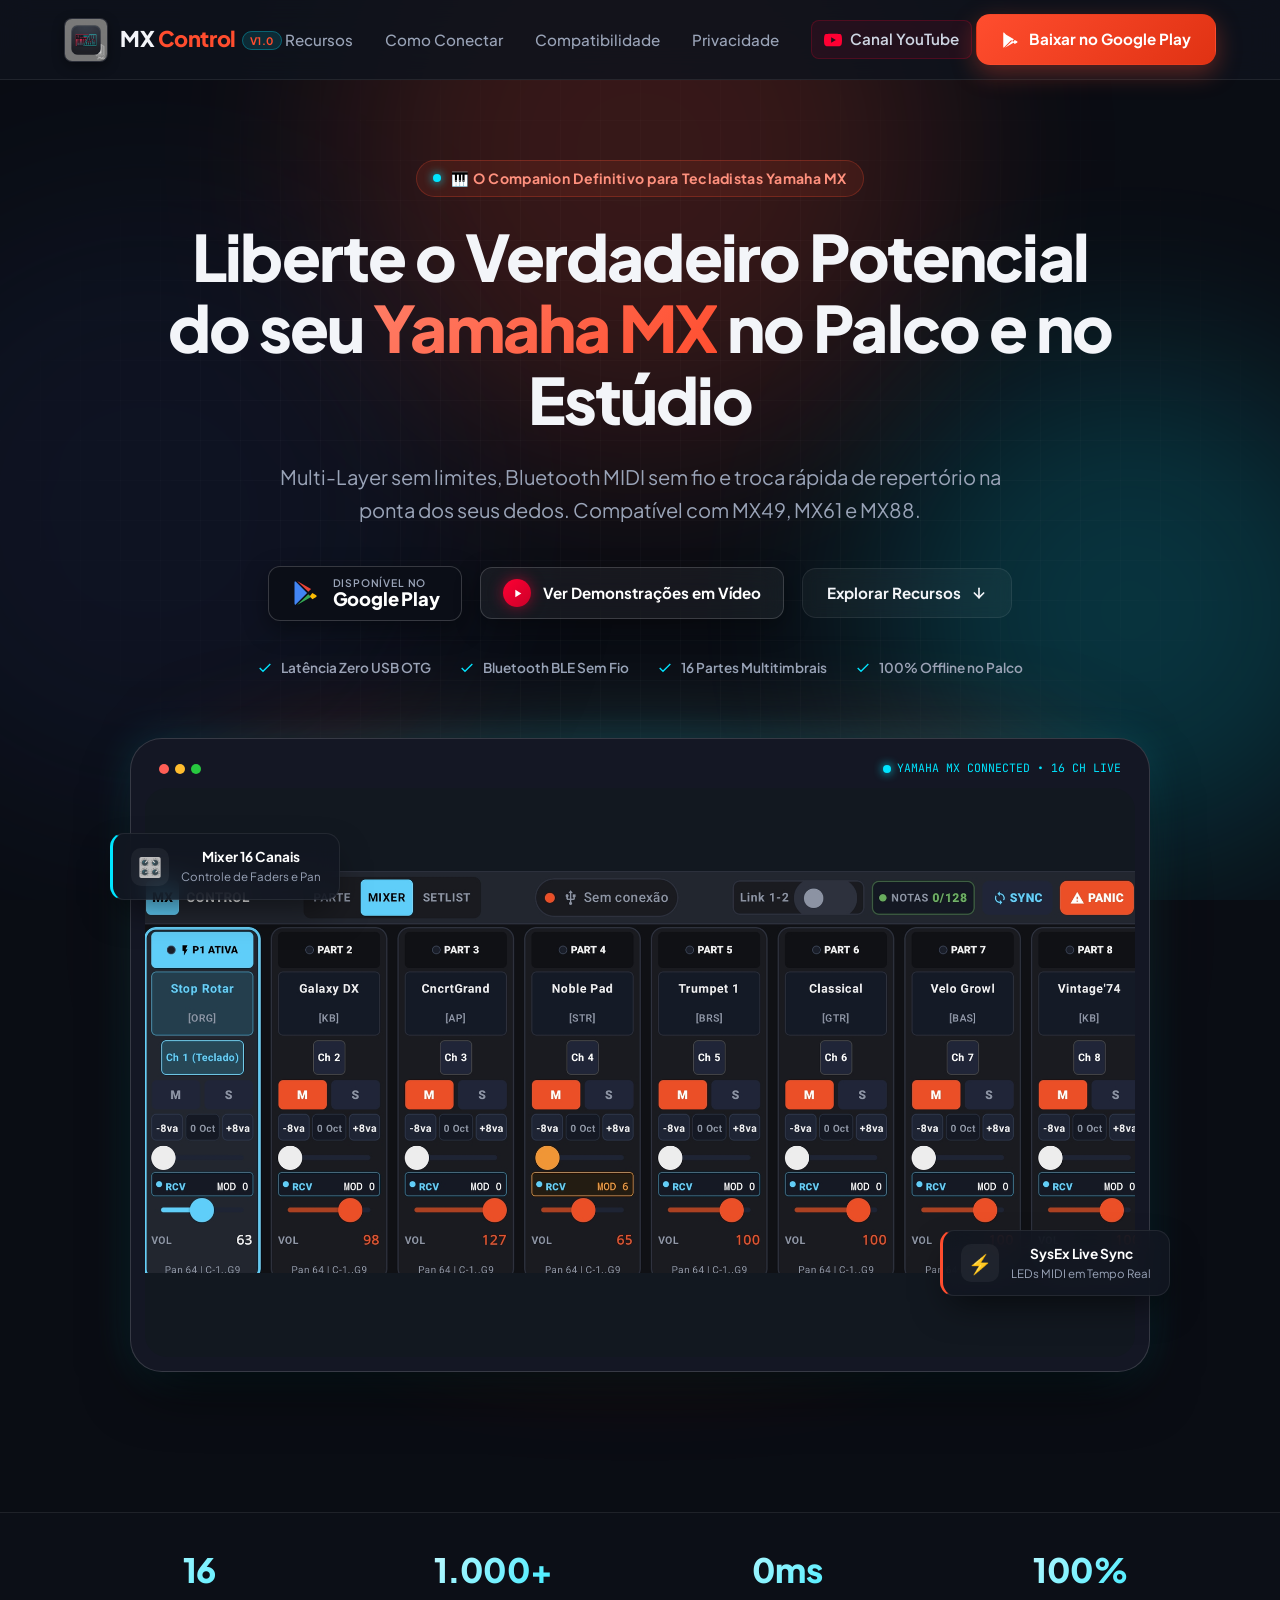
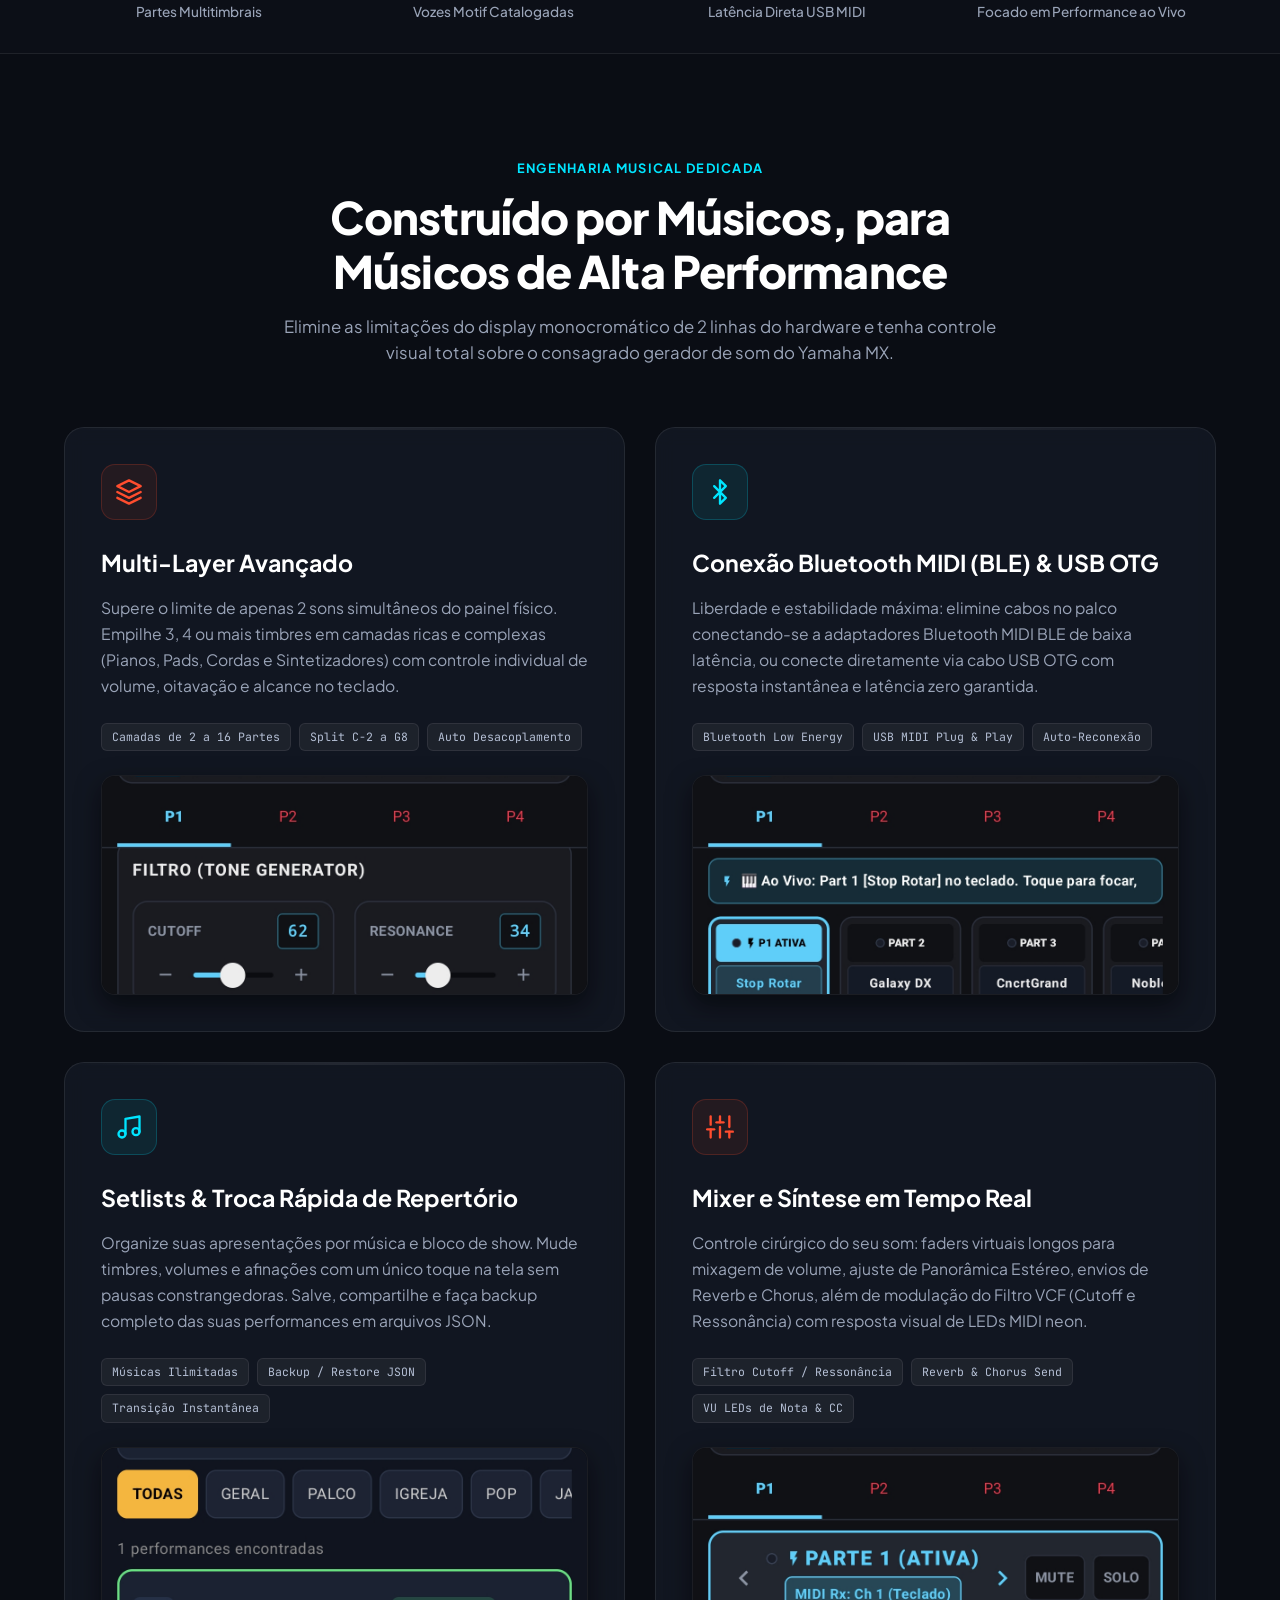
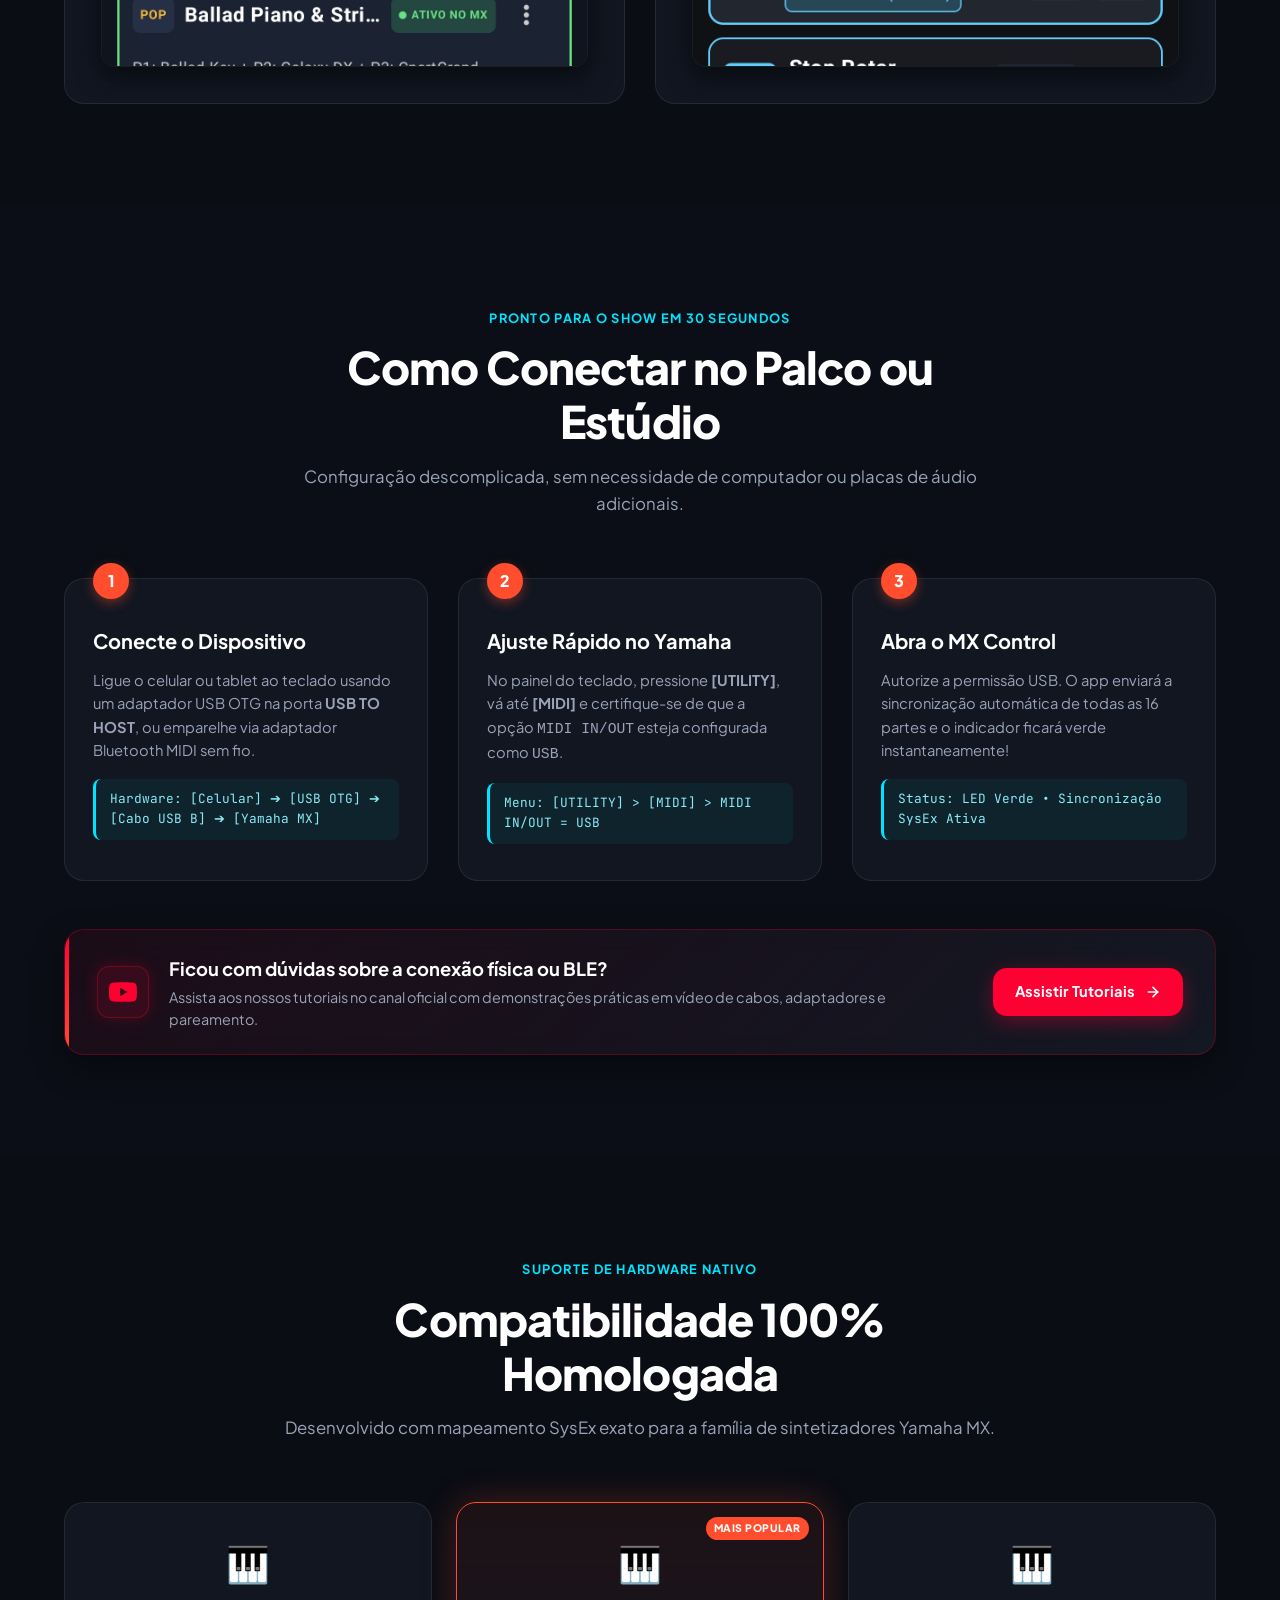
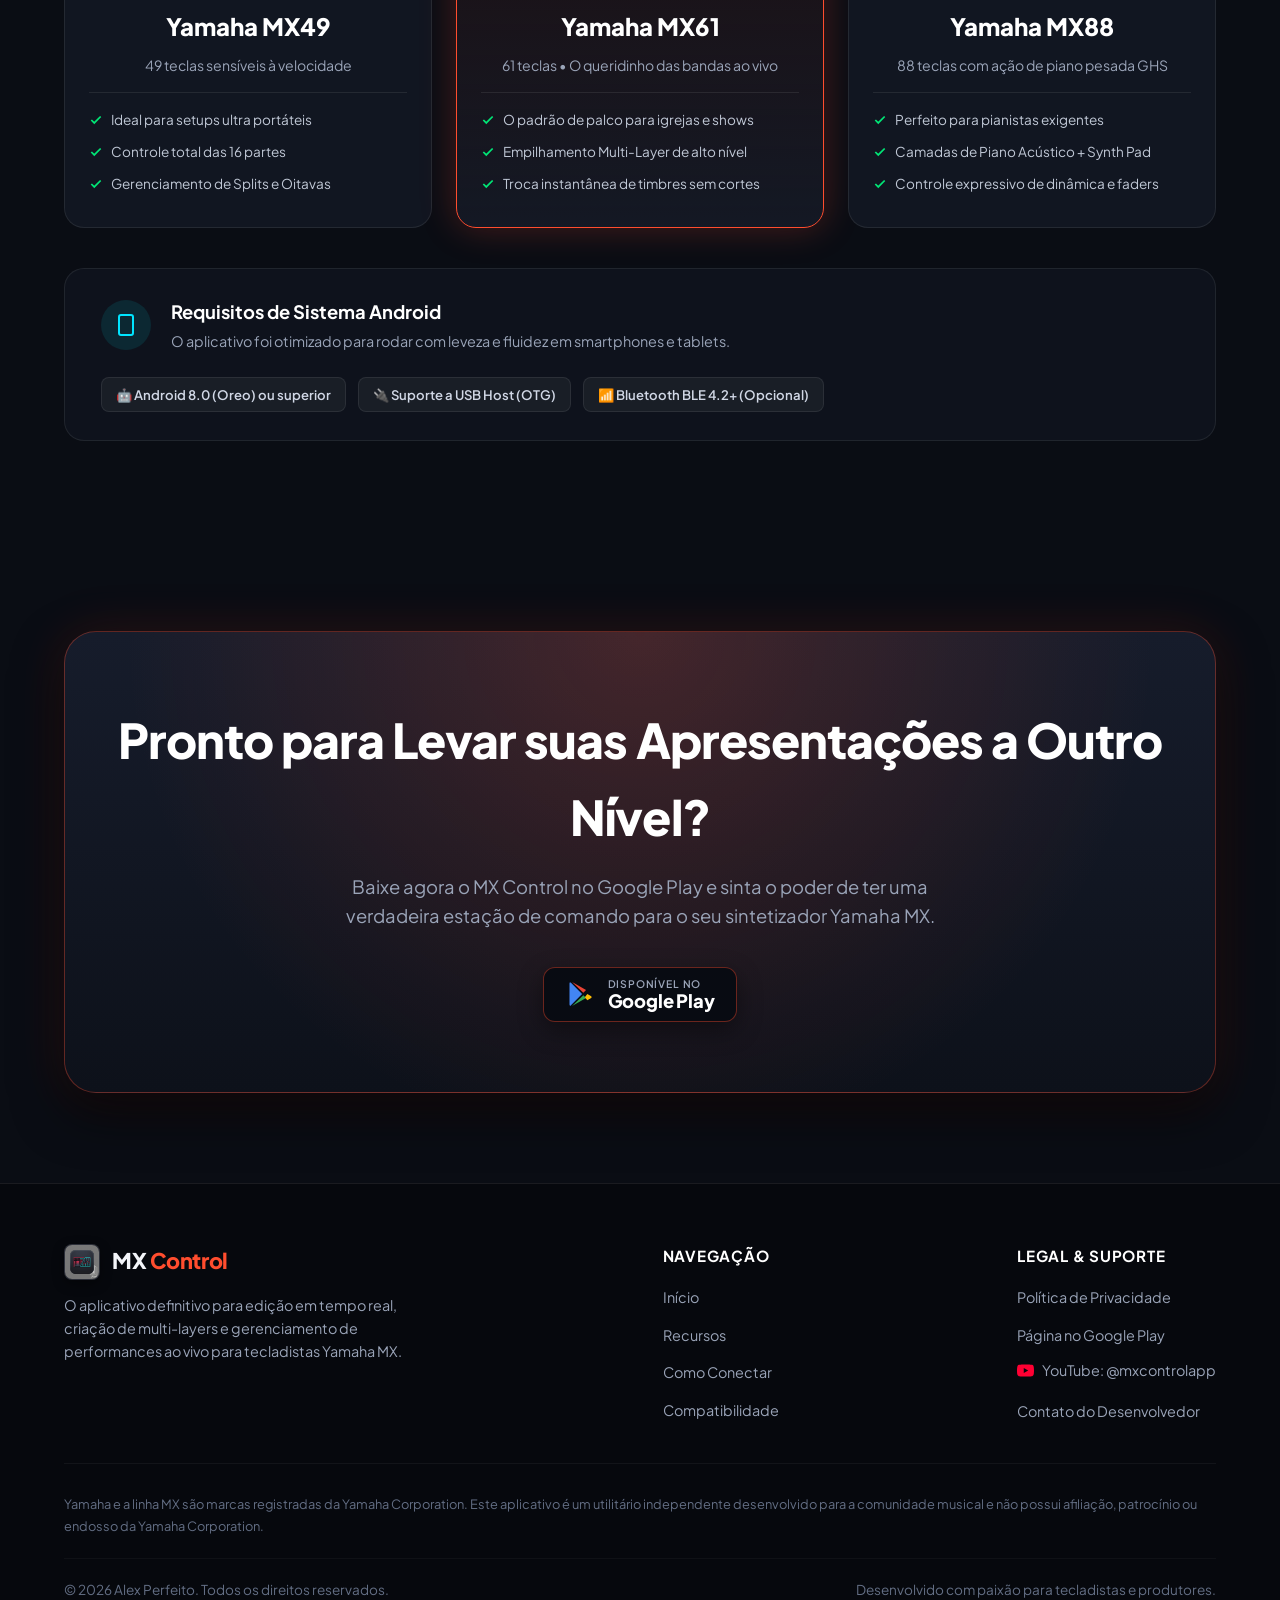
==== index.html @ 3ce1f9e4 "Add files via upload" ====
<!DOCTYPE html>
<html lang="pt-BR">
<head>
  <meta charset="UTF-8">
  <meta name="viewport" content="width=device-width, initial-scale=1.0">
  <title>MX Control — O Companion Definitivo para Teclados Yamaha MX49, MX61 e MX88</title>
  
  <!-- Metatags SEO e Redes Sociais -->
  <meta name="description" content="Controle multitimbral profissional, multi-layer sem limites, conexão Bluetooth MIDI/USB OTG e troca rápida de setlists para Yamaha MX49, MX61 e MX88 no Android.">
  <meta name="keywords" content="Yamaha MX, MX61, MX49, MX88, MIDI Controller, Multi-Layer, SysEx, Android MIDI, BLE MIDI, Alex Perfeito, Tecladista, Setlist">
  <meta name="author" content="Alex Perfeito">
  <meta name="theme-color" content="#0a0d14">
  
  <!-- Open Graph / Facebook / WhatsApp -->
  <meta property="og:type" content="website">
  <meta property="og:title" content="MX Control — Liberte o Potencial do seu Yamaha MX">
  <meta property="og:description" content="Multi-Layer sem limites, Bluetooth MIDI sem fio e troca rápida de repertório na ponta dos seus dedos.">
  <meta property="og:image" content="assets/05_mixer_tablet_landscape.png">

  <!-- Favicon -->
  <link rel="icon" type="image/png" href="assets/icon.png">
  <link rel="apple-touch-icon" href="assets/icon.png">

  <!-- Google Fonts: Plus Jakarta Sans -->
  <link rel="preconnect" href="https://fonts.googleapis.com">
  <link rel="preconnect" href="https://fonts.gstatic.com" crossorigin>
  <link href="https://fonts.googleapis.com/css2?family=Plus+Jakarta+Sans:wght@400;500;600;700;800&family=JetBrains+Mono:wght@500;700&display=swap" rel="stylesheet">

  <!-- Estilos Customizados -->
  <link rel="stylesheet" href="style.css">
</head>
<body>

  <!-- Efeitos de Fundo (Glow Studio e Malha de Síntese) -->
  <div class="bg-decorations" aria-hidden="true">
    <div class="glow-orb glow-orb-1"></div>
    <div class="glow-orb glow-orb-2"></div>
    <div class="glow-orb glow-orb-3"></div>
    <div class="grid-overlay"></div>
  </div>

  <!-- CABEÇALHO / NAVBAR -->
  <header class="site-header" id="siteHeader">
    <div class="container header-inner">
      <a href="#inicio" class="brand-logo" aria-label="MX Control Início">
        <div class="logo-icon-wrap">
          <img src="assets/icon.png" alt="Logo MX Control" class="logo-img">
        </div>
        <span class="brand-text">MX <span>Control</span><span class="badge-version">v1.0</span></span>
      </a>

      <!-- Menu Principal -->
      <nav class="nav-menu" aria-label="Navegação Principal">
        <ul class="nav-links" id="navLinks">
          <li><a href="#recursos" class="nav-link">Recursos</a></li>
          <li><a href="#como-conectar" class="nav-link">Como Conectar</a></li>
          <li><a href="#compatibilidade" class="nav-link">Compatibilidade</a></li>
          <li><a href="privacy-policy.html" class="nav-link">Privacidade</a></li>
          <li>
            <a href="https://www.youtube.com/@mxcontrolapp" 
               target="_blank" 
               rel="noopener noreferrer" 
               class="nav-link nav-link-youtube" 
               aria-label="Canal YouTube MX Control">
              <svg class="nav-yt-icon" viewBox="0 0 24 24">
                <path d="M23.498 6.186a3.016 3.016 0 0 0-2.122-2.136C19.505 3.545 12 3.545 12 3.545s-7.505 0-9.377.505A3.017 3.017 0 0 0 .502 6.186C0 8.07 0 12 0 12s0 3.93.502 5.814a3.016 3.016 0 0 0 2.122 2.136c1.871.505 9.376.505 9.376.505s7.505 0 9.377-.505a3.015 3.015 0 0 0 2.122-2.136C24 15.93 24 12 24 12s0-3.93-.502-5.814zM9.545 15.568V8.432L15.818 12l-6.273 3.568z"/>
              </svg>
              <span>Canal YouTube</span>
            </a>
          </li>
        </ul>
      </nav>

      <!-- Ações do Header -->
      <div class="header-cta">
        <a href="https://play.google.com/store/apps/details?id=com.alexperfeito.mxcontrol" 
           target="_blank" 
           rel="noopener noreferrer" 
           class="btn btn-primary"
           id="headerCtaBtn">
          <svg width="18" height="18" viewBox="0 0 24 24" fill="currentColor">
            <path d="M3.609 1.814L13.793 12 3.61 22.186c-.37-.215-.61-.614-.61-1.087V2.901c0-.473.24-.872.61-1.087zm11.244 11.246l2.368 2.368-12.04 6.945 9.672-9.313zm2.368-2.12l-2.368 2.368-9.672-9.313 12.04 6.945zm1.06 1.06l2.977 1.718c.957.552.957 1.455 0 2.008l-2.977 1.718-2.158-2.722 2.158-2.722z"/>
          </svg>
          <span>Baixar no Google Play</span>
        </a>

        <!-- Botão Menu Mobile -->
        <button class="mobile-toggle" id="mobileToggle" aria-label="Abrir menu de navegação" aria-expanded="false">
          <svg viewBox="0 0 24 24" fill="none" stroke-width="2" stroke-linecap="round" stroke-linejoin="round">
            <line x1="3" y1="12" x2="21" y2="12"></line>
            <line x1="3" y1="6" x2="21" y2="6"></line>
            <line x1="3" y1="18" x2="21" y2="18"></line>
          </svg>
        </button>
      </div>
    </div>
  </header>

  <!-- DOBRA PRINCIPAL (HERO SECTION) -->
  <section class="hero" id="inicio">
    <div class="container hero-inner">
      
      <!-- Tag de Destaque -->
      <div class="hero-tag">
        <span class="live-indicator"></span>
        <span>🎹 O Companion Definitivo para Tecladistas Yamaha MX</span>
      </div>

      <!-- Headline Marcante -->
      <h1 class="hero-title">
        Liberte o Verdadeiro Potencial do seu <span class="yamaha-accent">Yamaha MX</span> no Palco e no Estúdio
      </h1>

      <!-- Subheadline -->
      <p class="hero-subtitle">
        Multi-Layer sem limites, Bluetooth MIDI sem fio e troca rápida de repertório na ponta dos seus dedos. Compatível com MX49, MX61 e MX88.
      </p>

      <!-- Botões de Ação Hero -->
      <div class="hero-ctas">
        <!-- Botão Oficial com Badge do Google Play -->
        <a href="https://play.google.com/store/apps/details?id=com.alexperfeito.mxcontrol" 
           target="_blank" 
           rel="noopener noreferrer" 
           class="btn-google-play">
          <svg viewBox="0 0 24 24">
            <path fill="#4285F4" d="M3.609 1.814L13.793 12 3.61 22.186c-.37-.215-.61-.614-.61-1.087V2.901c0-.473.24-.872.61-1.087z"/>
            <path fill="#34A853" d="M14.853 13.06l2.368 2.368-12.04 6.945 9.672-9.313z"/>
            <path fill="#FBBC04" d="M18.281 12l2.977 1.718c.957.552.957 1.455 0 2.008l-2.977 1.718-2.158-2.722 2.158-2.722z"/>
            <path fill="#EA4335" d="M14.853 10.94l-9.672-9.313 12.04 6.945-2.368 2.368z"/>
          </svg>
          <div class="play-text">
            <span class="subtext">DISPONÍVEL NO</span>
            <span class="maintext">Google Play</span>
          </div>
        </a>

        <!-- Botão Secundário: Vídeo Demonstração -->
        <a href="https://www.youtube.com/@mxcontrolapp" 
           target="_blank" 
           rel="noopener noreferrer" 
           class="btn-video-demo">
          <span class="yt-play-badge">
            <svg viewBox="0 0 24 24" width="13" height="13" fill="#ffffff">
              <path d="M8 5v14l11-7z"/>
            </svg>
          </span>
          <span>Ver Demonstrações em Vídeo</span>
        </a>

        <a href="#recursos" class="btn btn-outline">
          <span>Explorar Recursos</span>
          <svg width="16" height="16" viewBox="0 0 24 24" fill="none" stroke="currentColor" stroke-width="2.5" stroke-linecap="round" stroke-linejoin="round">
            <line x1="12" y1="5" x2="12" y2="19"></line>
            <polyline points="19 12 12 19 5 12"></polyline>
          </svg>
        </a>
      </div>

      <!-- Trust Badges -->
      <div class="hero-trust-badges">
        <div class="trust-badge-item">
          <svg viewBox="0 0 24 24" fill="none" stroke="currentColor" stroke-width="2"><polyline points="20 6 9 17 4 12"></polyline></svg>
          <span>Latência Zero USB OTG</span>
        </div>
        <div class="trust-badge-item">
          <svg viewBox="0 0 24 24" fill="none" stroke="currentColor" stroke-width="2"><polyline points="20 6 9 17 4 12"></polyline></svg>
          <span>Bluetooth BLE Sem Fio</span>
        </div>
        <div class="trust-badge-item">
          <svg viewBox="0 0 24 24" fill="none" stroke="currentColor" stroke-width="2"><polyline points="20 6 9 17 4 12"></polyline></svg>
          <span>16 Partes Multitimbrais</span>
        </div>
        <div class="trust-badge-item">
          <svg viewBox="0 0 24 24" fill="none" stroke="currentColor" stroke-width="2"><polyline points="20 6 9 17 4 12"></polyline></svg>
          <span>100% Offline no Palco</span>
        </div>
      </div>

      <!-- MOCKUP ESTILIZADO DA TELA DO APP -->
      <div class="hero-mockup-wrapper">
        <div class="mockup-glow" aria-hidden="true"></div>

        <!-- Pill Flutuante Esquerda -->
        <div class="floating-pill floating-pill-left">
          <div class="pill-icon">🎛️</div>
          <div class="pill-text">
            <span class="pill-title">Mixer 16 Canais</span>
            <span class="pill-desc">Controle de Faders e Pan</span>
          </div>
        </div>

        <!-- Pill Flutuante Direita -->
        <div class="floating-pill floating-pill-right">
          <div class="pill-icon">⚡</div>
          <div class="pill-text">
            <span class="pill-title">SysEx Live Sync</span>
            <span class="pill-desc">LEDs MIDI em Tempo Real</span>
          </div>
        </div>

        <!-- Moldura de Dispositivo -->
        <div class="mockup-device-frame">
          <div class="device-header-bar">
            <div class="device-dots">
              <span class="device-dot"></span>
              <span class="device-dot"></span>
              <span class="device-dot"></span>
            </div>
            <div class="device-status">
              <span class="live-indicator"></span>
              <span>YAMAHA MX CONNECTED &bull; 16 CH LIVE</span>
            </div>
          </div>
          <div class="screen-container">
            <img src="assets/05_mixer_tablet_landscape.png" 
                 alt="MX Control Interface em Modo Mesa de Som Paisagem" 
                 loading="eager">
          </div>
        </div>
      </div>

    </div>
  </section>

  <!-- STRIP DE MÉTRICAS / HIGHLIGHTS -->
  <section class="strip-banner" aria-label="Estatísticas do Aplicativo">
    <div class="container">
      <div class="metrics-grid">
        <div class="metric-item">
          <span class="metric-value">16</span>
          <span class="metric-label">Partes Multitimbrais</span>
        </div>
        <div class="metric-item">
          <span class="metric-value">1.000+</span>
          <span class="metric-label">Vozes Motif Catalogadas</span>
        </div>
        <div class="metric-item">
          <span class="metric-value">0ms</span>
          <span class="metric-label">Latência Direta USB MIDI</span>
        </div>
        <div class="metric-item">
          <span class="metric-value">100%</span>
          <span class="metric-label">Focado em Performance ao Vivo</span>
        </div>
      </div>
    </div>
  </section>

  <!-- CARDS DE RECURSOS (GRID DE FUNCIONALIDADES) -->
  <section class="section" id="recursos">
    <div class="container">
      
      <div class="section-head">
        <span class="section-tag">Engenharia Musical Dedicada</span>
        <h2 class="section-title">Construído por Músicos, para Músicos de Alta Performance</h2>
        <p class="section-subtitle">
          Elimine as limitações do display monocromático de 2 linhas do hardware e tenha controle visual total sobre o consagrado gerador de som do Yamaha MX.
        </p>
      </div>

      <div class="features-grid">

        <!-- Card 1: Multi-Layer Avançado -->
        <div class="feature-card card-yamaha">
          <div>
            <div class="feature-icon-wrapper">
              <svg width="28" height="28" viewBox="0 0 24 24" fill="none" stroke="currentColor" stroke-width="2" stroke-linecap="round" stroke-linejoin="round">
                <polygon points="12 2 2 7 12 12 22 7 12 2"></polygon>
                <polyline points="2 17 12 22 22 17"></polyline>
                <polyline points="2 12 12 17 22 12"></polyline>
              </svg>
            </div>
            <h3>Multi-Layer Avançado</h3>
            <p>
              Supere o limite de apenas 2 sons simultâneos do painel físico. Empilhe 3, 4 ou mais timbres em camadas ricas e complexas (Pianos, Pads, Cordas e Sintetizadores) com controle individual de volume, oitavação e alcance no teclado.
            </p>
            <div class="feature-tags">
              <span class="tech-tag">Camadas de 2 a 16 Partes</span>
              <span class="tech-tag">Split C-2 a G8</span>
              <span class="tech-tag">Auto Desacoplamento</span>
            </div>
          </div>
          <div class="feature-preview">
            <img src="assets/04_filtro_split_celular.png" alt="Ajuste de Splits e Layers no MX Control">
          </div>
        </div>

        <!-- Card 2: Conexão Bluetooth MIDI & USB OTG -->
        <div class="feature-card">
          <div>
            <div class="feature-icon-wrapper">
              <svg width="28" height="28" viewBox="0 0 24 24" fill="none" stroke="currentColor" stroke-width="2" stroke-linecap="round" stroke-linejoin="round">
                <path d="M7 17l10-10L12 2v20l5-5L7 7"></path>
              </svg>
            </div>
            <h3>Conexão Bluetooth MIDI (BLE) & USB OTG</h3>
            <p>
              Liberdade e estabilidade máxima: elimine cabos no palco conectando-se a adaptadores Bluetooth MIDI BLE de baixa latência, ou conecte diretamente via cabo USB OTG com resposta instantânea e latência zero garantida.
            </p>
            <div class="feature-tags">
              <span class="tech-tag">Bluetooth Low Energy</span>
              <span class="tech-tag">USB MIDI Plug & Play</span>
              <span class="tech-tag">Auto-Reconexão</span>
            </div>
          </div>
          <div class="feature-preview">
            <img src="assets/01_mixer_celular.png" alt="Conexão rápida e Mixer no MX Control">
          </div>
        </div>

        <!-- Card 3: Setlists & Troca Rápida de Repertório -->
        <div class="feature-card">
          <div>
            <div class="feature-icon-wrapper">
              <svg width="28" height="28" viewBox="0 0 24 24" fill="none" stroke="currentColor" stroke-width="2" stroke-linecap="round" stroke-linejoin="round">
                <path d="M9 18V5l12-2v13"></path>
                <circle cx="6" cy="18" r="3"></circle>
                <circle cx="18" cy="16" r="3"></circle>
              </svg>
            </div>
            <h3>Setlists & Troca Rápida de Repertório</h3>
            <p>
              Organize suas apresentações por música e bloco de show. Mude timbres, volumes e afinações com um único toque na tela sem pausas constrangedoras. Salve, compartilhe e faça backup completo das suas performances em arquivos JSON.
            </p>
            <div class="feature-tags">
              <span class="tech-tag">Músicas Ilimitadas</span>
              <span class="tech-tag">Backup / Restore JSON</span>
              <span class="tech-tag">Transição Instantânea</span>
            </div>
          </div>
          <div class="feature-preview">
            <img src="assets/02_setlist_celular.png" alt="Gerenciador de Setlists do MX Control">
          </div>
        </div>

        <!-- Card 4: Mixer e Síntese em Tempo Real -->
        <div class="feature-card card-yamaha">
          <div>
            <div class="feature-icon-wrapper">
              <svg width="28" height="28" viewBox="0 0 24 24" fill="none" stroke="currentColor" stroke-width="2" stroke-linecap="round" stroke-linejoin="round">
                <line x1="4" y1="21" x2="4" y2="14"></line>
                <line x1="4" y1="10" x2="4" y2="3"></line>
                <line x1="12" y1="21" x2="12" y2="12"></line>
                <line x1="12" y1="8" x2="12" y2="3"></line>
                <line x1="20" y1="21" x2="20" y2="16"></line>
                <line x1="20" y1="12" x2="20" y2="3"></line>
                <line x1="1" y1="14" x2="7" y2="14"></line>
                <line x1="9" y1="8" x2="15" y2="8"></line>
                <line x1="17" y1="16" x2="23" y2="16"></line>
              </svg>
            </div>
            <h3>Mixer e Síntese em Tempo Real</h3>
            <p>
              Controle cirúrgico do seu som: faders virtuais longos para mixagem de volume, ajuste de Panorâmica Estéreo, envios de Reverb e Chorus, além de modulação do Filtro VCF (Cutoff e Ressonância) com resposta visual de LEDs MIDI neon.
            </p>
            <div class="feature-tags">
              <span class="tech-tag">Filtro Cutoff / Ressonância</span>
              <span class="tech-tag">Reverb & Chorus Send</span>
              <span class="tech-tag">VU LEDs de Nota & CC</span>
            </div>
          </div>
          <div class="feature-preview">
            <img src="assets/03_parte_efeitos_celular.png" alt="Edição de Parâmetros e Síntese">
          </div>
        </div>

      </div>

    </div>
  </section>

  <!-- PASSO A PASSO / COMO FUNCIONA -->
  <section class="section" id="como-conectar" style="background: rgba(12, 16, 24, 0.6);">
    <div class="container">
      
      <div class="section-head">
        <span class="section-tag">Pronto para o Show em 30 Segundos</span>
        <h2 class="section-title">Como Conectar no Palco ou Estúdio</h2>
        <p class="section-subtitle">
          Configuração descomplicada, sem necessidade de computador ou placas de áudio adicionais.
        </p>
      </div>

      <div class="steps-grid">
        <!-- Passo 1 -->
        <div class="step-card">
          <div class="step-number">1</div>
          <h3>Conecte o Dispositivo</h3>
          <p>
            Ligue o celular ou tablet ao teclado usando um adaptador USB OTG na porta <strong>USB TO HOST</strong>, ou emparelhe via adaptador Bluetooth MIDI sem fio.
          </p>
          <div class="step-tip">
            Hardware: [Celular] ➔ [USB OTG] ➔ [Cabo USB B] ➔ [Yamaha MX]
          </div>
        </div>

        <!-- Passo 2 -->
        <div class="step-card">
          <div class="step-number">2</div>
          <h3>Ajuste Rápido no Yamaha</h3>
          <p>
            No painel do teclado, pressione <strong>[UTILITY]</strong>, vá até <strong>[MIDI]</strong> e certifique-se de que a opção <code>MIDI IN/OUT</code> esteja configurada como <code>USB</code>.
          </p>
          <div class="step-tip">
            Menu: [UTILITY] &gt; [MIDI] &gt; MIDI IN/OUT = USB
          </div>
        </div>

        <!-- Passo 3 -->
        <div class="step-card">
          <div class="step-number">3</div>
          <h3>Abra o MX Control</h3>
          <p>
            Autorize a permissão USB. O app enviará a sincronização automática de todas as 16 partes e o indicador ficará verde instantaneamente!
          </p>
          <div class="step-tip">
            Status: LED Verde &bull; Sincronização SysEx Ativa
          </div>
        </div>
      </div>

      <!-- Chamada para Tutoriais no Canal Oficial -->
      <div class="step-footer-banner">
        <div class="step-banner-content">
          <div class="step-banner-icon">
            <svg viewBox="0 0 24 24">
              <path d="M23.498 6.186a3.016 3.016 0 0 0-2.122-2.136C19.505 3.545 12 3.545 12 3.545s-7.505 0-9.377.505A3.017 3.017 0 0 0 .502 6.186C0 8.07 0 12 0 12s0 3.93.502 5.814a3.016 3.016 0 0 0 2.122 2.136c1.871.505 9.376.505 9.376.505s7.505 0 9.377-.505a3.015 3.015 0 0 0 2.122-2.136C24 15.93 24 12 24 12s0-3.93-.502-5.814zM9.545 15.568V8.432L15.818 12l-6.273 3.568z"/>
            </svg>
          </div>
          <div class="step-banner-text">
            <h4>Ficou com dúvidas sobre a conexão física ou BLE?</h4>
            <p>Assista aos nossos tutoriais no canal oficial com demonstrações práticas em vídeo de cabos, adaptadores e pareamento.</p>
          </div>
        </div>
        <a href="https://www.youtube.com/@mxcontrolapp" 
           target="_blank" 
           rel="noopener noreferrer" 
           class="btn-yt-callout">
          <span>Assistir Tutoriais</span>
          <svg width="16" height="16" viewBox="0 0 24 24" fill="none" stroke="currentColor" stroke-width="2.5" stroke-linecap="round" stroke-linejoin="round">
            <line x1="5" y1="12" x2="19" y2="12"></line>
            <polyline points="12 5 19 12 12 19"></polyline>
          </svg>
        </a>
      </div>

    </div>
  </section>

  <!-- COMPATIBILIDADE DE HARDWARE -->
  <section class="section" id="compatibilidade">
    <div class="container">
      
      <div class="section-head">
        <span class="section-tag">Suporte de Hardware Nativo</span>
        <h2 class="section-title">Compatibilidade 100% Homologada</h2>
        <p class="section-subtitle">
          Desenvolvido com mapeamento SysEx exato para a família de sintetizadores Yamaha MX.
        </p>
      </div>

      <div class="models-grid">
        <!-- MX49 -->
        <div class="model-card">
          <div class="model-icon">🎹</div>
          <h3>Yamaha MX49</h3>
          <p class="model-specs">49 teclas sensíveis à velocidade</p>
          <ul class="model-bullets">
            <li>
              <svg viewBox="0 0 24 24" fill="none" stroke="currentColor" stroke-width="3"><polyline points="20 6 9 17 4 12"></polyline></svg>
              <span>Ideal para setups ultra portáteis</span>
            </li>
            <li>
              <svg viewBox="0 0 24 24" fill="none" stroke="currentColor" stroke-width="3"><polyline points="20 6 9 17 4 12"></polyline></svg>
              <span>Controle total das 16 partes</span>
            </li>
            <li>
              <svg viewBox="0 0 24 24" fill="none" stroke="currentColor" stroke-width="3"><polyline points="20 6 9 17 4 12"></polyline></svg>
              <span>Gerenciamento de Splits e Oitavas</span>
            </li>
          </ul>
        </div>

        <!-- MX61 (Featured) -->
        <div class="model-card featured">
          <span class="popular-badge">Mais Popular</span>
          <div class="model-icon">🎹</div>
          <h3>Yamaha MX61</h3>
          <p class="model-specs">61 teclas &bull; O queridinho das bandas ao vivo</p>
          <ul class="model-bullets">
            <li>
              <svg viewBox="0 0 24 24" fill="none" stroke="currentColor" stroke-width="3"><polyline points="20 6 9 17 4 12"></polyline></svg>
              <span>O padrão de palco para igrejas e shows</span>
            </li>
            <li>
              <svg viewBox="0 0 24 24" fill="none" stroke="currentColor" stroke-width="3"><polyline points="20 6 9 17 4 12"></polyline></svg>
              <span>Empilhamento Multi-Layer de alto nível</span>
            </li>
            <li>
              <svg viewBox="0 0 24 24" fill="none" stroke="currentColor" stroke-width="3"><polyline points="20 6 9 17 4 12"></polyline></svg>
              <span>Troca instantânea de timbres sem cortes</span>
            </li>
          </ul>
        </div>

        <!-- MX88 -->
        <div class="model-card">
          <div class="model-icon">🎹</div>
          <h3>Yamaha MX88</h3>
          <p class="model-specs">88 teclas com ação de piano pesada GHS</p>
          <ul class="model-bullets">
            <li>
              <svg viewBox="0 0 24 24" fill="none" stroke="currentColor" stroke-width="3"><polyline points="20 6 9 17 4 12"></polyline></svg>
              <span>Perfeito para pianistas exigentes</span>
            </li>
            <li>
              <svg viewBox="0 0 24 24" fill="none" stroke="currentColor" stroke-width="3"><polyline points="20 6 9 17 4 12"></polyline></svg>
              <span>Camadas de Piano Acústico + Synth Pad</span>
            </li>
            <li>
              <svg viewBox="0 0 24 24" fill="none" stroke="currentColor" stroke-width="3"><polyline points="20 6 9 17 4 12"></polyline></svg>
              <span>Controle expressivo de dinâmica e faders</span>
            </li>
          </ul>
        </div>
      </div>

      <!-- Requisitos de Sistema -->
      <div class="requirements-box">
        <div class="req-left">
          <div class="req-icon">
            <svg width="24" height="24" viewBox="0 0 24 24" fill="none" stroke="currentColor" stroke-width="2">
              <rect x="5" y="2" width="14" height="20" rx="2" ry="2"></rect>
              <line x1="12" y1="18" x2="12.01" y2="18"></line>
            </svg>
          </div>
          <div class="req-info">
            <h4>Requisitos de Sistema Android</h4>
            <p>O aplicativo foi otimizado para rodar com leveza e fluidez em smartphones e tablets.</p>
          </div>
        </div>

        <div class="req-badges">
          <div class="req-pill">
            <span>🤖 Android 8.0 (Oreo) ou superior</span>
          </div>
          <div class="req-pill">
            <span>🔌 Suporte a USB Host (OTG)</span>
          </div>
          <div class="req-pill">
            <span>📶 Bluetooth BLE 4.2+ (Opcional)</span>
          </div>
        </div>
      </div>

    </div>
  </section>

  <!-- CTA FINAL BANNER -->
  <section class="cta-banner-section">
    <div class="container">
      <div class="cta-banner-card">
        <h2>Pronto para Levar suas Apresentações a Outro Nível?</h2>
        <p>
          Baixe agora o MX Control no Google Play e sinta o poder de ter uma verdadeira estação de comando para o seu sintetizador Yamaha MX.
        </p>
        
        <a href="https://play.google.com/store/apps/details?id=com.alexperfeito.mxcontrol" 
           target="_blank" 
           rel="noopener noreferrer" 
           class="btn-google-play"
           style="background: #080b12; border-color: rgba(255, 77, 46, 0.4);">
          <svg viewBox="0 0 24 24">
            <path fill="#4285F4" d="M3.609 1.814L13.793 12 3.61 22.186c-.37-.215-.61-.614-.61-1.087V2.901c0-.473.24-.872.61-1.087z"/>
            <path fill="#34A853" d="M14.853 13.06l2.368 2.368-12.04 6.945 9.672-9.313z"/>
            <path fill="#FBBC04" d="M18.281 12l2.977 1.718c.957.552.957 1.455 0 2.008l-2.977 1.718-2.158-2.722 2.158-2.722z"/>
            <path fill="#EA4335" d="M14.853 10.94l-9.672-9.313 12.04 6.945-2.368 2.368z"/>
          </svg>
          <div class="play-text">
            <span class="subtext">DISPONÍVEL NO</span>
            <span class="maintext">Google Play</span>
          </div>
        </a>
      </div>
    </div>
  </section>

  <!-- RODAPÉ (FOOTER) -->
  <footer class="site-footer">
    <div class="container">
      
      <div class="footer-top">
        <div class="footer-brand">
          <div class="brand-logo">
            <div class="logo-icon-wrap" style="width: 36px; height: 36px;">
              <img src="assets/icon.png" alt="MX Control" class="logo-img">
            </div>
            <span class="brand-text">MX <span>Control</span></span>
          </div>
          <p class="footer-desc">
            O aplicativo definitivo para edição em tempo real, criação de multi-layers e gerenciamento de performances ao vivo para tecladistas Yamaha MX.
          </p>
        </div>

        <div class="footer-links-group">
          <h4>Navegação</h4>
          <ul class="footer-nav">
            <li><a href="#inicio">Início</a></li>
            <li><a href="#recursos">Recursos</a></li>
            <li><a href="#como-conectar">Como Conectar</a></li>
            <li><a href="#compatibilidade">Compatibilidade</a></li>
          </ul>
        </div>

        <div class="footer-links-group">
          <h4>Legal & Suporte</h4>
          <ul class="footer-nav">
            <li><a href="privacy-policy.html">Política de Privacidade</a></li>
            <li><a href="https://play.google.com/store/apps/details?id=com.alexperfeito.mxcontrol" target="_blank" rel="noopener noreferrer">Página no Google Play</a></li>
            <li>
              <a href="https://www.youtube.com/@mxcontrolapp" target="_blank" rel="noopener noreferrer" class="footer-yt-link">
                <svg class="footer-yt-icon" viewBox="0 0 24 24">
                  <path d="M23.498 6.186a3.016 3.016 0 0 0-2.122-2.136C19.505 3.545 12 3.545 12 3.545s-7.505 0-9.377.505A3.017 3.017 0 0 0 .502 6.186C0 8.07 0 12 0 12s0 3.93.502 5.814a3.016 3.016 0 0 0 2.122 2.136c1.871.505 9.376.505 9.376.505s7.505 0 9.377-.505a3.015 3.015 0 0 0 2.122-2.136C24 15.93 24 12 24 12s0-3.93-.502-5.814zM9.545 15.568V8.432L15.818 12l-6.273 3.568z"/>
                </svg>
                <span>YouTube: @mxcontrolapp</span>
              </a>
            </li>
            <li><a href="mailto:alex.perfeito@gmail.com">Contato do Desenvolvedor</a></li>
          </ul>
        </div>
      </div>

      <!-- Texto de Aviso Legal (Requisito) -->
      <div class="footer-disclaimer">
        Yamaha e a linha MX são marcas registradas da Yamaha Corporation. Este aplicativo é um utilitário independente desenvolvido para a comunidade musical e não possui afiliação, patrocínio ou endosso da Yamaha Corporation.
      </div>

      <!-- Direitos Autorais -->
      <div class="footer-bottom">
        <div>&copy; 2026 Alex Perfeito. Todos os direitos reservados.</div>
        <div>Desenvolvido com paixão para tecladistas e produtores.</div>
      </div>

    </div>
  </footer>

  <!-- Scripts Interativos Leves (Zero dependências) -->
  <script>
    document.addEventListener('DOMContentLoaded', () => {
      const header = document.getElementById('siteHeader');
      const mobileToggle = document.getElementById('mobileToggle');
      const navLinks = document.getElementById('navLinks');

      // Efeito de rolagem na Navbar
      window.addEventListener('scroll', () => {
        if (window.scrollY > 20) {
          header.classList.add('scrolled');
        } else {
          header.classList.remove('scrolled');
        }
      });

      // Toggle do Menu Mobile
      if (mobileToggle && navLinks) {
        mobileToggle.addEventListener('click', () => {
          const isExpanded = mobileToggle.getAttribute('aria-expanded') === 'true';
          mobileToggle.setAttribute('aria-expanded', !isExpanded);
          navLinks.classList.toggle('active');
        });

        // Fechar menu mobile ao clicar em um link
        navLinks.querySelectorAll('a').forEach(link => {
          link.addEventListener('click', () => {
            navLinks.classList.remove('active');
            mobileToggle.setAttribute('aria-expanded', 'false');
          });
        });
      }
    });
  </script>

</body>
</html>
---- style.css ----
/* ==========================================================================
   MX CONTROL - LANDING PAGE STYLES
   Estética: Dark Synthwave / Modern Music Gear / Yamaha Pro Theme
   ========================================================================== */

:root {
  /* Cores Principais */
  --bg-primary: #0a0d14;
  --bg-secondary: #0f131d;
  --bg-card: rgba(21, 26, 38, 0.75);
  --bg-card-hover: rgba(28, 35, 51, 0.9);
  --bg-glass: rgba(15, 19, 29, 0.85);

  /* Acentos de Cor */
  --accent-yamaha: #ff4d2e;          /* Vermelho/Laranja Yamaha */
  --accent-yamaha-glow: rgba(255, 77, 46, 0.35);
  --accent-cyan: #00e5ff;            /* Ciano Neon LED MIDI */
  --accent-cyan-glow: rgba(0, 229, 255, 0.35);
  --accent-purple: #7f52ff;          /* Toque sênior tech */
  --accent-green: #00e676;           /* Status Conectado */

  /* Textos */
  --text-main: #f3f5f9;
  --text-muted: #9aa4b8;
  --text-faint: #636e84;

  /* Bordas & Efeitos */
  --border-subtle: rgba(255, 255, 255, 0.08);
  --border-highlight: rgba(0, 229, 255, 0.25);
  --border-yamaha: rgba(255, 77, 46, 0.3);
  --shadow-card: 0 16px 36px -10px rgba(0, 0, 0, 0.6);
  --shadow-glow-cyan: 0 0 35px rgba(0, 229, 255, 0.22);
  --shadow-glow-yamaha: 0 0 35px rgba(255, 77, 46, 0.25);

  /* Layout */
  --max-width: 1200px;
  --header-height: 80px;
  --radius-sm: 8px;
  --radius-md: 14px;
  --radius-lg: 20px;
  --radius-xl: 32px;

  /* Tipografia */
  --font-family: 'Plus Jakarta Sans', -apple-system, BlinkMacSystemFont, 'Segoe UI', Roboto, sans-serif;
  --font-mono: 'JetBrains Mono', 'Fira Code', monospace;
}

/* Reset Global */
*, *::before, *::after {
  box-sizing: border-box;
  margin: 0;
  padding: 0;
}

html {
  scroll-behavior: smooth;
  font-size: 16px;
  background-color: var(--bg-primary);
  color: var(--text-main);
  font-family: var(--font-family);
  -webkit-font-smoothing: antialiased;
}

body {
  overflow-x: hidden;
  background-color: var(--bg-primary);
  line-height: 1.6;
  position: relative;
}

/* Background Gradients & Studio Grid Effect */
.bg-decorations {
  position: fixed;
  inset: 0;
  pointer-events: none;
  z-index: 0;
  overflow: hidden;
}

.glow-orb {
  position: absolute;
  border-radius: 50%;
  filter: blur(100px);
  opacity: 0.18;
}

.glow-orb-1 {
  width: 600px;
  height: 600px;
  background: var(--accent-yamaha);
  top: -150px;
  left: 50%;
  transform: translateX(-50%);
}

.glow-orb-2 {
  width: 500px;
  height: 500px;
  background: var(--accent-cyan);
  top: 40%;
  right: -100px;
}

.glow-orb-3 {
  width: 600px;
  height: 600px;
  background: #253366;
  bottom: 10%;
  left: -150px;
}

.grid-overlay {
  position: absolute;
  inset: 0;
  background-image: 
    linear-gradient(rgba(255, 255, 255, 0.02) 1px, transparent 1px),
    linear-gradient(90deg, rgba(255, 255, 255, 0.02) 1px, transparent 1px);
  background-size: 40px 40px;
  mask-image: radial-gradient(ellipse at center, black 40%, transparent 80%);
  -webkit-mask-image: radial-gradient(ellipse at center, black 40%, transparent 80%);
}

/* Container */
.container {
  width: 100%;
  max-width: var(--max-width);
  margin: 0 auto;
  padding: 0 24px;
  position: relative;
  z-index: 1;
}

/* ==========================================================================
   HEADER & NAVBAR
   ========================================================================== */
.site-header {
  position: sticky;
  top: 0;
  width: 100%;
  height: var(--header-height);
  background: var(--bg-glass);
  backdrop-filter: blur(16px);
  -webkit-backdrop-filter: blur(16px);
  border-bottom: 1px solid var(--border-subtle);
  z-index: 1000;
  transition: all 0.3s ease;
}

.site-header.scrolled {
  background: rgba(10, 13, 20, 0.95);
  box-shadow: 0 10px 30px rgba(0, 0, 0, 0.5);
  border-bottom-color: rgba(0, 229, 255, 0.15);
}

.header-inner {
  display: flex;
  align-items: center;
  justify-content: space-between;
  height: 100%;
}

.brand-logo {
  display: flex;
  align-items: center;
  gap: 12px;
  text-decoration: none;
  color: var(--text-main);
  font-weight: 800;
  font-size: 1.35rem;
  letter-spacing: -0.02em;
}

.logo-icon-wrap {
  position: relative;
  width: 44px;
  height: 44px;
  border-radius: var(--radius-sm);
  overflow: hidden;
  box-shadow: 0 4px 12px rgba(0, 0, 0, 0.4);
  border: 1px solid rgba(255, 255, 255, 0.1);
  display: flex;
  align-items: center;
  justify-content: center;
  background: #141722;
}

.logo-img {
  width: 100%;
  height: 100%;
  object-fit: cover;
}

.brand-text span {
  color: var(--accent-yamaha);
}

.badge-version {
  font-size: 0.65rem;
  font-weight: 700;
  text-transform: uppercase;
  padding: 2px 7px;
  border-radius: 20px;
  background: rgba(0, 229, 255, 0.12);
  color: var(--accent-cyan);
  border: 1px solid rgba(0, 229, 255, 0.3);
  letter-spacing: 0.05em;
  vertical-align: middle;
  margin-left: 6px;
}

.nav-links {
  display: flex;
  align-items: center;
  gap: 32px;
  list-style: none;
}

.nav-link {
  color: var(--text-muted);
  text-decoration: none;
  font-size: 0.95rem;
  font-weight: 500;
  transition: color 0.2s ease;
  position: relative;
}

.nav-link:hover {
  color: var(--accent-cyan);
}

.nav-link::after {
  content: '';
  position: absolute;
  bottom: -4px;
  left: 0;
  width: 0;
  height: 2px;
  background: var(--accent-cyan);
  transition: width 0.2s ease;
  border-radius: 2px;
}

.nav-link:hover::after {
  width: 100%;
}

/* Link Sutil do YouTube na Navbar */
.nav-link-youtube {
  display: inline-flex;
  align-items: center;
  gap: 8px;
  color: #cdd5e2;
  font-weight: 600;
  padding: 6px 12px;
  border-radius: var(--radius-sm);
  background: rgba(255, 0, 51, 0.08);
  border: 1px solid rgba(255, 0, 51, 0.2);
  transition: all 0.25s ease;
}

.nav-link-youtube::after {
  display: none !important;
}

.nav-link-youtube:hover {
  background: rgba(255, 0, 51, 0.16);
  border-color: rgba(255, 0, 51, 0.45);
  color: #ffffff;
  transform: translateY(-1px);
}

.nav-yt-icon {
  width: 18px;
  height: 18px;
  fill: #ff0033;
  flex-shrink: 0;
  transition: transform 0.2s ease;
}

.nav-link-youtube:hover .nav-yt-icon {
  transform: scale(1.15);
}

.header-cta {
  display: flex;
  align-items: center;
  gap: 16px;
}

/* Mobile Toggle */
.mobile-toggle {
  display: none;
  background: transparent;
  border: none;
  color: var(--text-main);
  cursor: pointer;
  padding: 8px;
}

.mobile-toggle svg {
  width: 26px;
  height: 26px;
  stroke: var(--text-main);
}

/* ==========================================================================
   BUTTONS & CTAs
   ========================================================================== */
.btn {
  display: inline-flex;
  align-items: center;
  justify-content: center;
  gap: 10px;
  padding: 12px 24px;
  font-size: 0.95rem;
  font-weight: 700;
  text-decoration: none;
  border-radius: var(--radius-md);
  transition: all 0.25s cubic-bezier(0.16, 1, 0.3, 1);
  cursor: pointer;
  border: 1px solid transparent;
}

.btn-primary {
  background: linear-gradient(135deg, #ff4d2e, #e03213);
  color: #ffffff;
  box-shadow: 0 8px 24px rgba(255, 77, 46, 0.35);
}

.btn-primary:hover {
  transform: translateY(-2px);
  box-shadow: 0 12px 30px rgba(255, 77, 46, 0.5);
  background: linear-gradient(135deg, #ff6045, #ee391a);
}

.btn-outline {
  background: rgba(255, 255, 255, 0.04);
  color: var(--text-main);
  border: 1px solid var(--border-subtle);
  backdrop-filter: blur(8px);
}

.btn-outline:hover {
  background: rgba(255, 255, 255, 0.08);
  border-color: var(--accent-cyan);
  color: var(--accent-cyan);
  transform: translateY(-2px);
}

/* Google Play Official Badge Button */
.btn-google-play {
  display: inline-flex;
  align-items: center;
  gap: 14px;
  padding: 10px 22px;
  background: #0b0e17;
  border: 1px solid rgba(255, 255, 255, 0.18);
  border-radius: 12px;
  text-decoration: none;
  color: #fff;
  transition: all 0.25s ease;
  box-shadow: 0 8px 25px rgba(0, 0, 0, 0.4);
}

.btn-google-play:hover {
  border-color: var(--accent-cyan);
  background: #121724;
  transform: translateY(-3px);
  box-shadow: 0 12px 30px rgba(0, 229, 255, 0.25);
}

.btn-google-play svg {
  width: 28px;
  height: 28px;
  flex-shrink: 0;
}

.play-text {
  display: flex;
  flex-direction: column;
  text-align: left;
  line-height: 1.15;
}

.play-text .subtext {
  font-size: 0.65rem;
  letter-spacing: 0.08em;
  text-transform: uppercase;
  color: var(--text-muted);
  font-weight: 600;
}

.play-text .maintext {
  font-size: 1.15rem;
  font-weight: 800;
  color: #ffffff;
  letter-spacing: -0.01em;
}

/* Botão Secundário Estilizado: Vídeo Demonstração Hero */
.btn-video-demo {
  display: inline-flex;
  align-items: center;
  gap: 12px;
  padding: 11px 22px;
  background: rgba(255, 255, 255, 0.05);
  border: 1px solid rgba(255, 255, 255, 0.16);
  border-radius: 12px;
  color: #ffffff;
  text-decoration: none;
  font-weight: 700;
  font-size: 0.95rem;
  backdrop-filter: blur(12px);
  -webkit-backdrop-filter: blur(12px);
  transition: all 0.25s cubic-bezier(0.16, 1, 0.3, 1);
  box-shadow: 0 8px 24px rgba(0, 0, 0, 0.35);
}

.btn-video-demo:hover {
  background: rgba(255, 0, 51, 0.1);
  border-color: rgba(255, 0, 51, 0.5);
  color: #ffffff;
  transform: translateY(-2px);
  box-shadow: 0 12px 30px rgba(255, 0, 51, 0.25);
}

.yt-play-badge {
  width: 28px;
  height: 28px;
  border-radius: 50%;
  background: linear-gradient(135deg, #ff0033, #cc0029);
  display: flex;
  align-items: center;
  justify-content: center;
  box-shadow: 0 0 14px rgba(255, 0, 51, 0.5);
  flex-shrink: 0;
  transition: transform 0.2s ease;
}

.btn-video-demo:hover .yt-play-badge {
  transform: scale(1.12);
}

/* ==========================================================================
   HERO SECTION
   ========================================================================== */
.hero {
  padding: 80px 0 100px;
  position: relative;
}

.hero-inner {
  display: flex;
  flex-direction: column;
  align-items: center;
  text-align: center;
}

.hero-tag {
  display: inline-flex;
  align-items: center;
  gap: 10px;
  padding: 6px 16px;
  border-radius: 30px;
  background: rgba(255, 77, 46, 0.1);
  border: 1px solid rgba(255, 77, 46, 0.25);
  color: #ff917e;
  font-size: 0.88rem;
  font-weight: 700;
  letter-spacing: 0.02em;
  margin-bottom: 24px;
  animation: pulse-glow 3s infinite alternate;
}

.live-indicator {
  width: 8px;
  height: 8px;
  border-radius: 50%;
  background: var(--accent-cyan);
  box-shadow: 0 0 10px var(--accent-cyan);
  animation: blink 1.4s infinite;
}

@keyframes blink {
  0%, 100% { opacity: 1; transform: scale(1); }
  50% { opacity: 0.3; transform: scale(0.8); }
}

@keyframes pulse-glow {
  0% { box-shadow: 0 0 0 rgba(255, 77, 46, 0); }
  100% { box-shadow: 0 0 20px rgba(255, 77, 46, 0.25); }
}

.hero-title {
  font-size: clamp(2.3rem, 5.2vw, 4rem);
  font-weight: 800;
  line-height: 1.12;
  letter-spacing: -0.03em;
  max-width: 950px;
  margin-bottom: 24px;
}

.hero-title .gradient-text {
  background: linear-gradient(135deg, #ffffff 30%, var(--accent-cyan) 85%);
  -webkit-background-clip: text;
  -webkit-text-fill-color: transparent;
}

.hero-title .yamaha-accent {
  background: linear-gradient(135deg, #ff7e67 0%, var(--accent-yamaha) 100%);
  -webkit-background-clip: text;
  -webkit-text-fill-color: transparent;
}

.hero-subtitle {
  font-size: clamp(1.05rem, 2vw, 1.25rem);
  color: var(--text-muted);
  max-width: 760px;
  margin-bottom: 40px;
  line-height: 1.65;
  font-weight: 400;
}

.hero-ctas {
  display: flex;
  align-items: center;
  justify-content: center;
  gap: 18px;
  flex-wrap: wrap;
  margin-bottom: 36px;
}

.hero-trust-badges {
  display: flex;
  align-items: center;
  justify-content: center;
  gap: 28px;
  flex-wrap: wrap;
  color: var(--text-faint);
  font-size: 0.85rem;
  font-weight: 600;
  margin-bottom: 60px;
}

.trust-badge-item {
  display: flex;
  align-items: center;
  gap: 8px;
  color: var(--text-muted);
}

.trust-badge-item svg {
  width: 16px;
  height: 16px;
  color: var(--accent-cyan);
}

/* Hero Showcase Mockup */
.hero-mockup-wrapper {
  width: 100%;
  max-width: 1020px;
  margin: 0 auto;
  position: relative;
}

.mockup-glow {
  position: absolute;
  inset: -20px;
  background: radial-gradient(circle at 50% 30%, rgba(0, 229, 255, 0.25), rgba(255, 77, 46, 0.15) 50%, transparent 75%);
  filter: blur(40px);
  z-index: 0;
  pointer-events: none;
}

.mockup-device-frame {
  position: relative;
  z-index: 1;
  background: #141724;
  border-radius: var(--radius-xl);
  padding: 14px;
  border: 1px solid rgba(255, 255, 255, 0.15);
  box-shadow: 
    0 25px 60px -15px rgba(0, 0, 0, 0.8),
    0 0 40px rgba(0, 229, 255, 0.15);
  transition: transform 0.4s ease;
}

.mockup-device-frame:hover {
  transform: translateY(-4px);
}

.device-header-bar {
  display: flex;
  align-items: center;
  justify-content: space-between;
  padding: 6px 14px 10px;
}

.device-dots {
  display: flex;
  gap: 6px;
}

.device-dot {
  width: 10px;
  height: 10px;
  border-radius: 50%;
  background: rgba(255, 255, 255, 0.2);
}

.device-dot:nth-child(1) { background: #ff5f56; }
.device-dot:nth-child(2) { background: #ffbd2e; }
.device-dot:nth-child(3) { background: #27c93f; }

.device-status {
  font-family: var(--font-mono);
  font-size: 0.72rem;
  color: var(--accent-cyan);
  display: flex;
  align-items: center;
  gap: 6px;
}

.screen-container {
  border-radius: calc(var(--radius-xl) - 10px);
  overflow: hidden;
  position: relative;
  background: #000;
  aspect-ratio: 16 / 9.2;
}

.screen-container img {
  width: 100%;
  height: 100%;
  object-fit: cover;
  display: block;
}

/* Floating Stats Pills on Hero */
.floating-pill {
  position: absolute;
  z-index: 2;
  background: rgba(18, 23, 34, 0.85);
  backdrop-filter: blur(12px);
  -webkit-backdrop-filter: blur(12px);
  border: 1px solid var(--border-subtle);
  padding: 12px 18px;
  border-radius: var(--radius-md);
  box-shadow: var(--shadow-card);
  display: flex;
  align-items: center;
  gap: 12px;
  animation: float 6s ease-in-out infinite;
}

.floating-pill-left {
  top: 15%;
  left: -20px;
  border-left: 3px solid var(--accent-cyan);
}

.floating-pill-right {
  bottom: 12%;
  right: -20px;
  border-left: 3px solid var(--accent-yamaha);
  animation-delay: -3s;
}

@keyframes float {
  0%, 100% { transform: translateY(0); }
  50% { transform: translateY(-10px); }
}

.pill-icon {
  width: 38px;
  height: 38px;
  border-radius: 10px;
  display: flex;
  align-items: center;
  justify-content: center;
  background: rgba(255, 255, 255, 0.05);
  font-size: 1.2rem;
}

.pill-text {
  display: flex;
  flex-direction: column;
}

.pill-title {
  font-size: 0.85rem;
  font-weight: 700;
  color: #fff;
}

.pill-desc {
  font-size: 0.72rem;
  color: var(--text-muted);
}

/* ==========================================================================
   METRICS / STRIP BANNER
   ========================================================================== */
.strip-banner {
  padding: 30px 0;
  border-top: 1px solid var(--border-subtle);
  border-bottom: 1px solid var(--border-subtle);
  background: rgba(15, 19, 29, 0.4);
  margin-top: 40px;
}

.metrics-grid {
  display: grid;
  grid-template-columns: repeat(4, 1fr);
  gap: 24px;
  text-align: center;
}

.metric-item {
  display: flex;
  flex-direction: column;
  gap: 4px;
}

.metric-value {
  font-size: 2.1rem;
  font-weight: 800;
  color: #ffffff;
  letter-spacing: -0.02em;
  background: linear-gradient(135deg, #ffffff, var(--accent-cyan));
  -webkit-background-clip: text;
  -webkit-text-fill-color: transparent;
}

.metric-label {
  font-size: 0.85rem;
  color: var(--text-muted);
  font-weight: 500;
}

/* ==========================================================================
   SECTION HEADERS
   ========================================================================== */
.section {
  padding: 100px 0;
  position: relative;
}

.section-head {
  text-align: center;
  max-width: 720px;
  margin: 0 auto 60px;
}

.section-tag {
  display: inline-block;
  font-size: 0.8rem;
  font-weight: 700;
  letter-spacing: 0.1em;
  text-transform: uppercase;
  color: var(--accent-cyan);
  margin-bottom: 12px;
}

.section-title {
  font-size: clamp(2rem, 3.5vw, 2.8rem);
  font-weight: 800;
  letter-spacing: -0.02em;
  line-height: 1.2;
  margin-bottom: 16px;
  color: #ffffff;
}

.section-subtitle {
  font-size: 1.05rem;
  color: var(--text-muted);
  line-height: 1.6;
}

/* ==========================================================================
   CARDS DE RECURSOS (GRID)
   ========================================================================== */
.features-grid {
  display: grid;
  grid-template-columns: repeat(2, 1fr);
  gap: 30px;
}

.feature-card {
  background: var(--bg-card);
  border: 1px solid var(--border-subtle);
  border-radius: var(--radius-lg);
  padding: 36px;
  display: flex;
  flex-direction: column;
  justify-content: space-between;
  transition: all 0.3s ease;
  position: relative;
  overflow: hidden;
  backdrop-filter: blur(10px);
  -webkit-backdrop-filter: blur(10px);
}

.feature-card::before {
  content: '';
  position: absolute;
  top: 0;
  left: 0;
  right: 0;
  height: 2px;
  background: linear-gradient(90deg, transparent, var(--border-subtle), transparent);
  transition: background 0.3s ease;
}

.feature-card:hover {
  background: var(--bg-card-hover);
  border-color: var(--border-highlight);
  transform: translateY(-6px);
  box-shadow: var(--shadow-card), var(--shadow-glow-cyan);
}

.feature-card:hover::before {
  background: linear-gradient(90deg, var(--accent-yamaha), var(--accent-cyan));
}

.feature-icon-wrapper {
  width: 56px;
  height: 56px;
  border-radius: var(--radius-md);
  background: rgba(0, 229, 255, 0.08);
  border: 1px solid rgba(0, 229, 255, 0.2);
  display: flex;
  align-items: center;
  justify-content: center;
  color: var(--accent-cyan);
  margin-bottom: 24px;
}

.card-yamaha .feature-icon-wrapper {
  background: rgba(255, 77, 46, 0.08);
  border-color: rgba(255, 77, 46, 0.2);
  color: var(--accent-yamaha);
}

.feature-card h3 {
  font-size: 1.45rem;
  font-weight: 700;
  margin-bottom: 14px;
  color: #ffffff;
}

.feature-card p {
  color: var(--text-muted);
  font-size: 0.98rem;
  line-height: 1.65;
  margin-bottom: 24px;
}

.feature-tags {
  display: flex;
  flex-wrap: wrap;
  gap: 8px;
  margin-bottom: 24px;
}

.tech-tag {
  font-family: var(--font-mono);
  font-size: 0.72rem;
  padding: 4px 10px;
  border-radius: 6px;
  background: rgba(255, 255, 255, 0.05);
  color: #b5c0d5;
  border: 1px solid rgba(255, 255, 255, 0.08);
}

/* Feature Preview Images */
.feature-preview {
  margin-top: auto;
  border-radius: var(--radius-md);
  overflow: hidden;
  border: 1px solid rgba(255, 255, 255, 0.08);
  background: #080a10;
  box-shadow: 0 10px 24px rgba(0, 0, 0, 0.5);
  max-height: 220px;
  transition: transform 0.3s ease;
}

.feature-card:hover .feature-preview {
  transform: scale(1.02);
}

.feature-preview img {
  width: 100%;
  height: 100%;
  object-fit: cover;
  display: block;
}

/* ==========================================================================
   SHOWCASE / INTERACTIVE TABS (Visão do App)
   ========================================================================== */
.showcase-section {
  background: linear-gradient(180deg, var(--bg-primary) 0%, #0d111a 100%);
}

.gallery-grid {
  display: grid;
  grid-template-columns: repeat(3, 1fr);
  gap: 24px;
}

.gallery-card {
  background: var(--bg-card);
  border: 1px solid var(--border-subtle);
  border-radius: var(--radius-lg);
  padding: 18px;
  text-align: center;
  transition: all 0.3s ease;
}

.gallery-card:hover {
  border-color: var(--border-highlight);
  transform: translateY(-4px);
}

.gallery-img-wrap {
  border-radius: var(--radius-md);
  overflow: hidden;
  margin-bottom: 16px;
  border: 1px solid rgba(255, 255, 255, 0.06);
  background: #06080d;
}

.gallery-img-wrap img {
  width: 100%;
  height: auto;
  display: block;
  transition: transform 0.4s ease;
}

.gallery-card:hover .gallery-img-wrap img {
  transform: scale(1.03);
}

.gallery-card h4 {
  font-size: 1.1rem;
  font-weight: 700;
  margin-bottom: 6px;
  color: #fff;
}

.gallery-card p {
  font-size: 0.85rem;
  color: var(--text-muted);
}

/* ==========================================================================
   COMPATIBILIDADE DE HARDWARE
   ========================================================================== */
.models-grid {
  display: grid;
  grid-template-columns: repeat(3, 1fr);
  gap: 24px;
  margin-bottom: 40px;
}

.model-card {
  background: var(--bg-card);
  border: 1px solid var(--border-subtle);
  border-radius: var(--radius-lg);
  padding: 32px 24px;
  text-align: center;
  transition: all 0.3s ease;
  position: relative;
  overflow: hidden;
}

.model-card.featured {
  border-color: var(--accent-yamaha);
  background: linear-gradient(180deg, rgba(255, 77, 46, 0.08) 0%, rgba(21, 26, 38, 0.9) 100%);
  box-shadow: var(--shadow-glow-yamaha);
}

.popular-badge {
  position: absolute;
  top: 14px;
  right: 14px;
  font-size: 0.65rem;
  font-weight: 800;
  text-transform: uppercase;
  background: var(--accent-yamaha);
  color: #fff;
  padding: 3px 8px;
  border-radius: 20px;
  letter-spacing: 0.05em;
}

.model-icon {
  font-size: 2.2rem;
  margin-bottom: 16px;
  color: var(--accent-yamaha);
}

.model-card h3 {
  font-size: 1.5rem;
  font-weight: 800;
  margin-bottom: 8px;
  color: #ffffff;
}

.model-specs {
  font-size: 0.88rem;
  color: var(--text-muted);
  margin-bottom: 16px;
}

.model-bullets {
  list-style: none;
  text-align: left;
  border-top: 1px solid var(--border-subtle);
  padding-top: 16px;
  display: flex;
  flex-direction: column;
  gap: 10px;
}

.model-bullets li {
  display: flex;
  align-items: center;
  gap: 8px;
  font-size: 0.85rem;
  color: #c0c8d6;
}

.model-bullets li svg {
  width: 14px;
  height: 14px;
  color: var(--accent-green);
  flex-shrink: 0;
}

/* Requisitos Banner */
.requirements-box {
  background: rgba(15, 19, 29, 0.9);
  border: 1px solid var(--border-subtle);
  border-radius: var(--radius-lg);
  padding: 28px 36px;
  display: flex;
  align-items: center;
  justify-content: space-between;
  gap: 24px;
  flex-wrap: wrap;
}

.req-left {
  display: flex;
  align-items: center;
  gap: 20px;
}

.req-icon {
  width: 50px;
  height: 50px;
  border-radius: 50%;
  background: rgba(0, 229, 255, 0.1);
  display: flex;
  align-items: center;
  justify-content: center;
  color: var(--accent-cyan);
  flex-shrink: 0;
}

.req-info h4 {
  font-size: 1.15rem;
  font-weight: 700;
  color: #fff;
  margin-bottom: 4px;
}

.req-info p {
  font-size: 0.9rem;
  color: var(--text-muted);
}

.req-badges {
  display: flex;
  gap: 12px;
  flex-wrap: wrap;
}

.req-pill {
  padding: 6px 14px;
  border-radius: 8px;
  background: rgba(255, 255, 255, 0.05);
  border: 1px solid var(--border-subtle);
  font-size: 0.82rem;
  font-weight: 600;
  color: #d1d8e6;
  display: flex;
  align-items: center;
  gap: 6px;
}

/* ==========================================================================
   COMO FUNCIONA / CONEXÃO NO PALCO
   ========================================================================== */
.steps-grid {
  display: grid;
  grid-template-columns: repeat(3, 1fr);
  gap: 30px;
  position: relative;
}

.step-card {
  background: var(--bg-card);
  border: 1px solid var(--border-subtle);
  border-radius: var(--radius-lg);
  padding: 36px 28px;
  position: relative;
}

.step-number {
  position: absolute;
  top: -16px;
  left: 28px;
  width: 36px;
  height: 36px;
  border-radius: 50%;
  background: var(--accent-yamaha);
  color: #fff;
  font-weight: 800;
  display: flex;
  align-items: center;
  justify-content: center;
  font-size: 1rem;
  box-shadow: 0 4px 12px rgba(255, 77, 46, 0.4);
}

.step-card h3 {
  font-size: 1.25rem;
  font-weight: 700;
  margin-top: 10px;
  margin-bottom: 12px;
  color: #ffffff;
}

.step-card p {
  color: var(--text-muted);
  font-size: 0.92rem;
  line-height: 1.6;
}

.step-tip {
  margin-top: 16px;
  padding: 10px 14px;
  border-radius: var(--radius-sm);
  background: rgba(0, 229, 255, 0.06);
  border-left: 3px solid var(--accent-cyan);
  font-size: 0.8rem;
  font-family: var(--font-mono);
  color: #8bebf6;
}

/* Banner de Chamada do YouTube na Seção Conexão */
.step-footer-banner {
  margin-top: 48px;
  background: linear-gradient(135deg, rgba(255, 0, 51, 0.07) 0%, rgba(21, 26, 38, 0.85) 100%);
  border: 1px solid rgba(255, 0, 51, 0.25);
  border-radius: var(--radius-lg);
  padding: 24px 32px;
  display: flex;
  align-items: center;
  justify-content: space-between;
  gap: 24px;
  backdrop-filter: blur(12px);
  -webkit-backdrop-filter: blur(12px);
  box-shadow: 0 12px 32px rgba(0, 0, 0, 0.4);
  position: relative;
  overflow: hidden;
}

.step-footer-banner::before {
  content: '';
  position: absolute;
  top: 0;
  left: 0;
  bottom: 0;
  width: 4px;
  background: linear-gradient(180deg, #ff0033, var(--accent-yamaha));
}

.step-banner-content {
  display: flex;
  align-items: center;
  gap: 20px;
}

.step-banner-icon {
  width: 52px;
  height: 52px;
  border-radius: 12px;
  background: rgba(255, 0, 51, 0.12);
  border: 1px solid rgba(255, 0, 51, 0.3);
  display: flex;
  align-items: center;
  justify-content: center;
  flex-shrink: 0;
  box-shadow: 0 0 16px rgba(255, 0, 51, 0.2);
}

.step-banner-icon svg {
  width: 28px;
  height: 28px;
  fill: #ff0033;
}

.step-banner-text h4 {
  font-size: 1.15rem;
  font-weight: 700;
  color: #ffffff;
  margin-bottom: 4px;
}

.step-banner-text p {
  font-size: 0.9rem;
  color: var(--text-muted);
  line-height: 1.5;
  margin: 0;
}

.btn-yt-callout {
  display: inline-flex;
  align-items: center;
  gap: 10px;
  padding: 12px 22px;
  background: #ff0033;
  color: #ffffff;
  font-weight: 700;
  font-size: 0.92rem;
  border-radius: var(--radius-md);
  text-decoration: none;
  white-space: nowrap;
  transition: all 0.25s ease;
  box-shadow: 0 6px 20px rgba(255, 0, 51, 0.35);
  flex-shrink: 0;
}

.btn-yt-callout:hover {
  background: #ff1a44;
  transform: translateY(-2px);
  box-shadow: 0 10px 25px rgba(255, 0, 51, 0.55);
}

/* Link YouTube no Footer */
.footer-yt-link {
  display: inline-flex;
  align-items: center;
  gap: 8px;
  color: var(--text-muted);
  transition: color 0.2s ease;
}

.footer-yt-link:hover {
  color: #ff3344 !important;
}

.footer-yt-icon {
  width: 17px;
  height: 17px;
  fill: #ff0033;
  flex-shrink: 0;
}

/* ==========================================================================
   CALL TO ACTION FINAL
   ========================================================================== */
.cta-banner-section {
  padding: 90px 0;
}

.cta-banner-card {
  background: radial-gradient(circle at 50% 0%, rgba(255, 77, 46, 0.2), transparent 70%),
              linear-gradient(180deg, #161c2b 0%, #0d111a 100%);
  border: 1px solid rgba(255, 77, 46, 0.35);
  border-radius: var(--radius-xl);
  padding: 70px 40px;
  text-align: center;
  position: relative;
  overflow: hidden;
  box-shadow: 0 20px 50px rgba(0, 0, 0, 0.6), 0 0 50px rgba(255, 77, 46, 0.15);
}

.cta-banner-card h2 {
  font-size: clamp(2rem, 4vw, 3rem);
  font-weight: 800;
  color: #ffffff;
  margin-bottom: 16px;
  letter-spacing: -0.02em;
}

.cta-banner-card p {
  font-size: 1.15rem;
  color: var(--text-muted);
  max-width: 640px;
  margin: 0 auto 36px;
}

/* ==========================================================================
   FOOTER
   ========================================================================== */
.site-footer {
  border-top: 1px solid var(--border-subtle);
  background: #06080d;
  padding: 60px 0 30px;
  color: var(--text-muted);
}

.footer-top {
  display: flex;
  justify-content: space-between;
  align-items: flex-start;
  flex-wrap: wrap;
  gap: 40px;
  padding-bottom: 40px;
  border-bottom: 1px solid rgba(255, 255, 255, 0.05);
}

.footer-brand {
  max-width: 360px;
}

.footer-desc {
  font-size: 0.9rem;
  color: var(--text-muted);
  margin-top: 14px;
  line-height: 1.6;
}

.footer-links-group h4 {
  font-size: 0.95rem;
  font-weight: 700;
  color: #fff;
  text-transform: uppercase;
  letter-spacing: 0.05em;
  margin-bottom: 16px;
}

.footer-nav {
  list-style: none;
  display: flex;
  flex-direction: column;
  gap: 12px;
}

.footer-nav a {
  color: var(--text-muted);
  text-decoration: none;
  font-size: 0.9rem;
  transition: color 0.2s ease;
}

.footer-nav a:hover {
  color: var(--accent-cyan);
}

.footer-disclaimer {
  padding: 30px 0 20px;
  font-size: 0.8rem;
  color: var(--text-faint);
  line-height: 1.7;
}

.footer-bottom {
  display: flex;
  align-items: center;
  justify-content: space-between;
  padding-top: 20px;
  border-top: 1px solid rgba(255, 255, 255, 0.04);
  font-size: 0.85rem;
  color: var(--text-faint);
  flex-wrap: wrap;
  gap: 14px;
}

.footer-bottom a {
  color: var(--text-muted);
  text-decoration: none;
}

.footer-bottom a:hover {
  color: var(--accent-cyan);
}

/* ==========================================================================
   RESPONSIVIDADE (MOBILE & TABLETS)
   ========================================================================== */
@media (max-width: 1024px) {
  .features-grid {
    grid-template-columns: 1fr;
  }

  .gallery-grid {
    grid-template-columns: repeat(2, 1fr);
  }

  .models-grid {
    grid-template-columns: 1fr;
    max-width: 500px;
    margin-left: auto;
    margin-right: auto;
  }

  .steps-grid {
    grid-template-columns: 1fr;
  }

  .floating-pill {
    display: none;
  }
}

@media (max-width: 768px) {
  :root {
    --header-height: 70px;
  }

  .mobile-toggle {
    display: block;
  }

  .nav-links {
    position: fixed;
    top: var(--header-height);
    left: 0;
    right: 0;
    background: rgba(10, 13, 20, 0.98);
    backdrop-filter: blur(20px);
    -webkit-backdrop-filter: blur(20px);
    flex-direction: column;
    padding: 30px 24px;
    gap: 20px;
    border-bottom: 1px solid var(--border-subtle);
    transform: translateY(-120%);
    transition: transform 0.3s cubic-bezier(0.16, 1, 0.3, 1);
    z-index: 999;
  }

  .nav-links.active {
    transform: translateY(0);
  }

  .header-cta .btn-outline {
    display: none;
  }

  .metrics-grid {
    grid-template-columns: repeat(2, 1fr);
    gap: 20px;
  }

  .gallery-grid {
    grid-template-columns: 1fr;
  }

  .requirements-box {
    flex-direction: column;
    align-items: flex-start;
  }

  .step-footer-banner {
    flex-direction: column;
    align-items: flex-start;
    padding: 22px;
    gap: 20px;
  }

  .step-banner-content {
    flex-direction: column;
    align-items: flex-start;
    gap: 14px;
  }

  .btn-yt-callout {
    width: 100%;
    justify-content: center;
  }

  .btn-video-demo {
    width: 100%;
    justify-content: center;
  }

  .footer-top {
    flex-direction: column;
    gap: 30px;
  }

  .footer-bottom {
    flex-direction: column;
    text-align: center;
  }
}
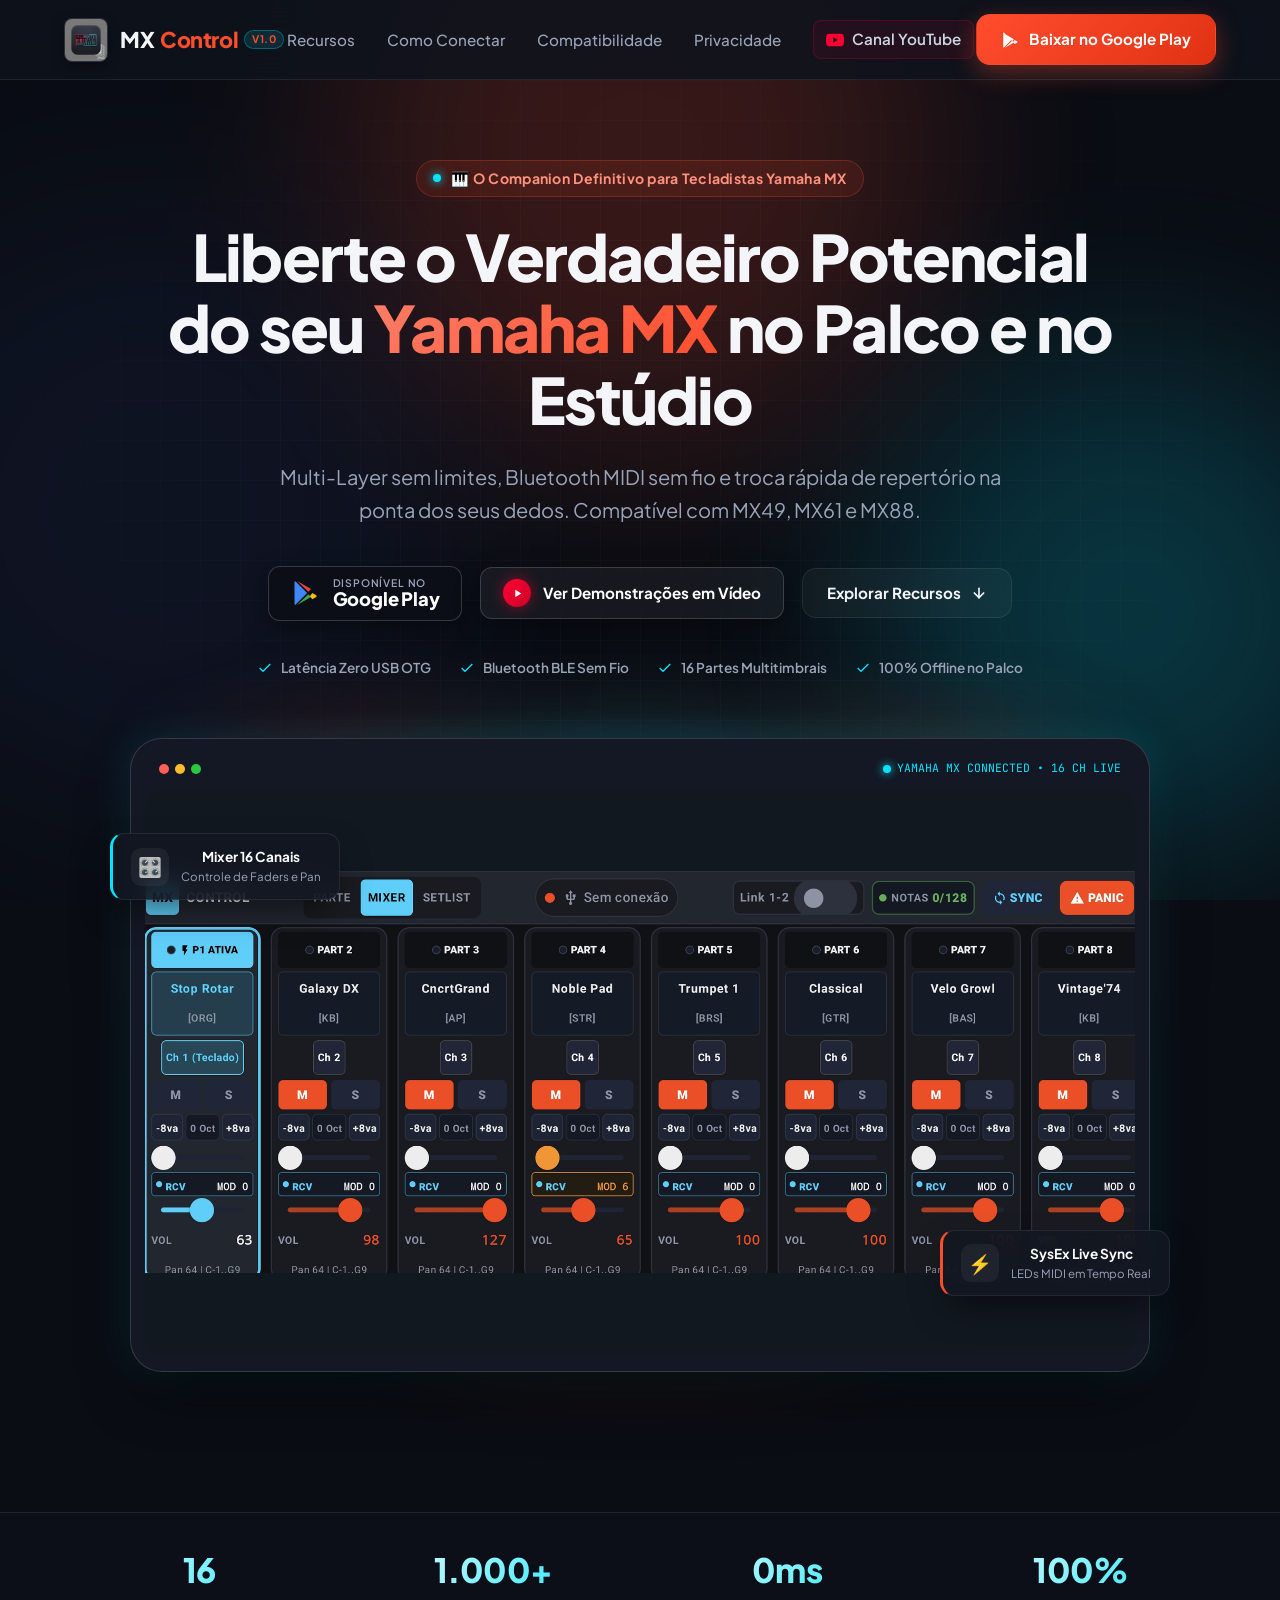
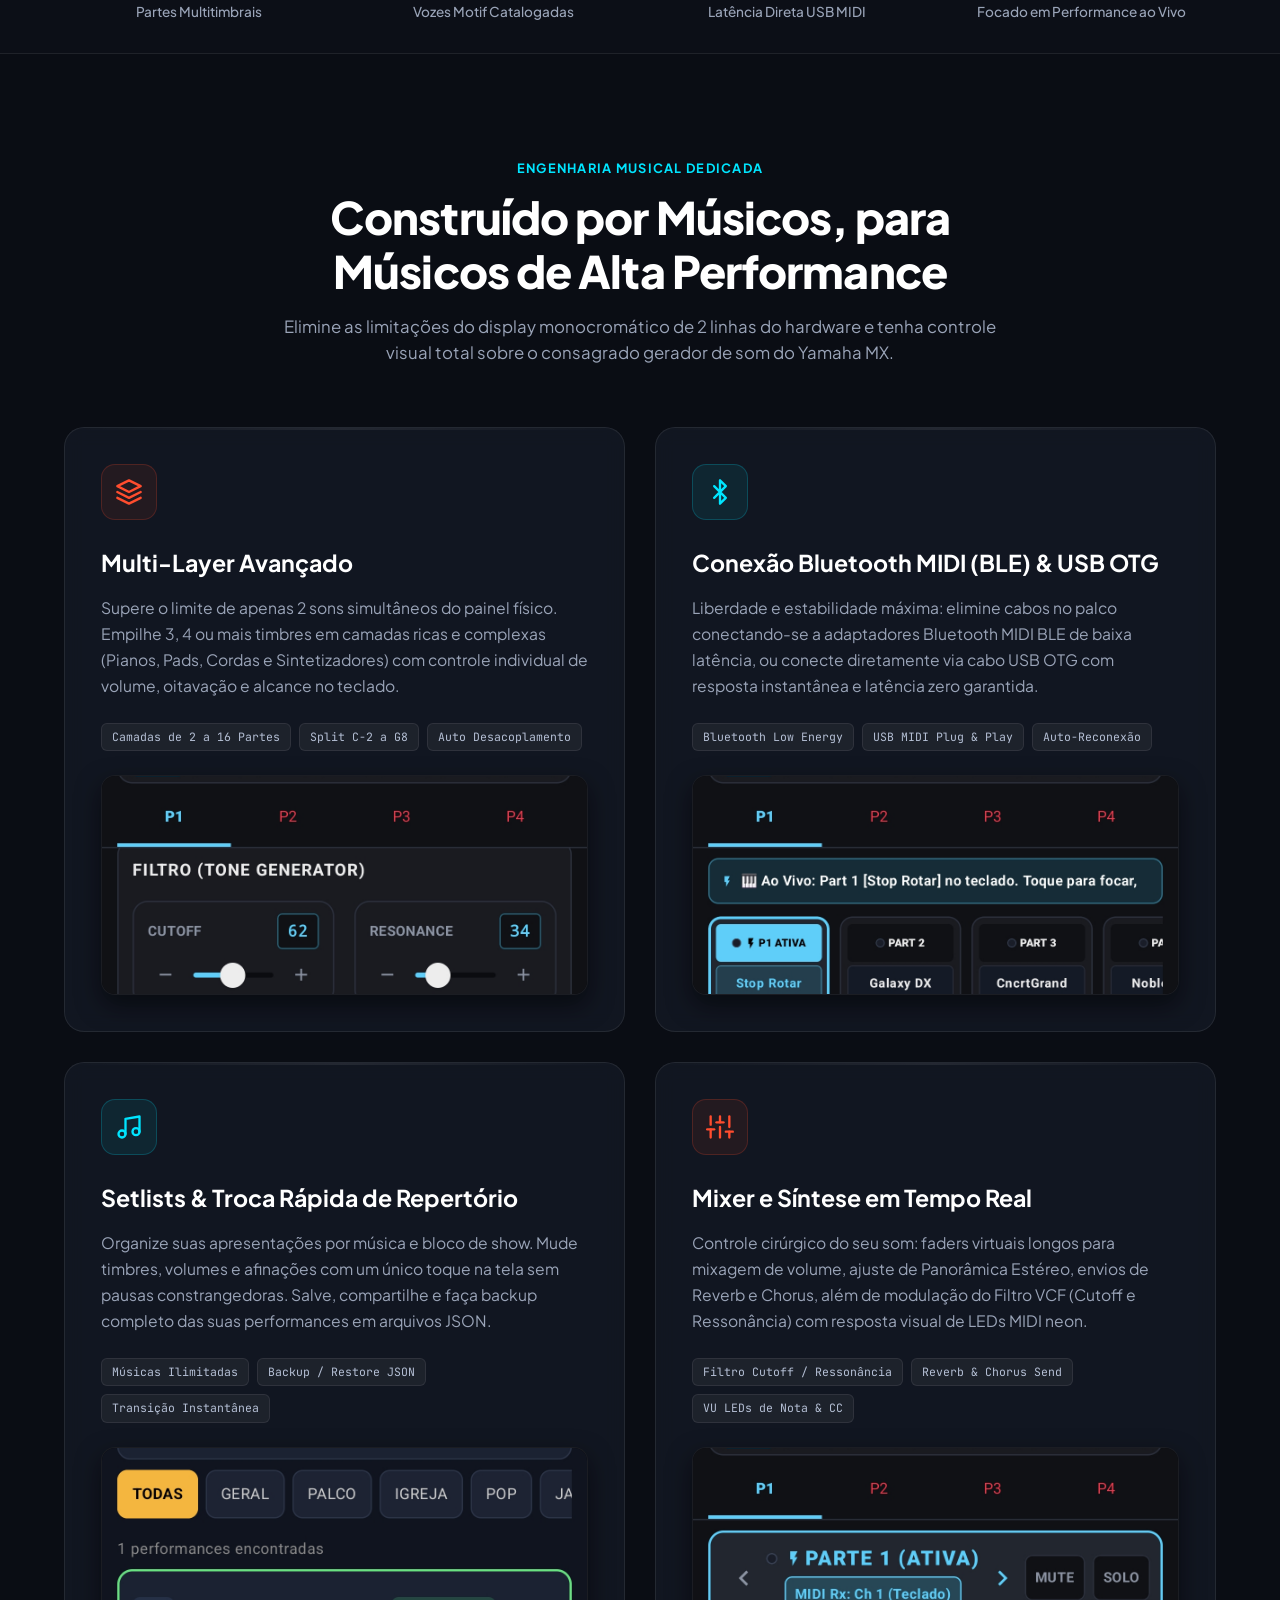
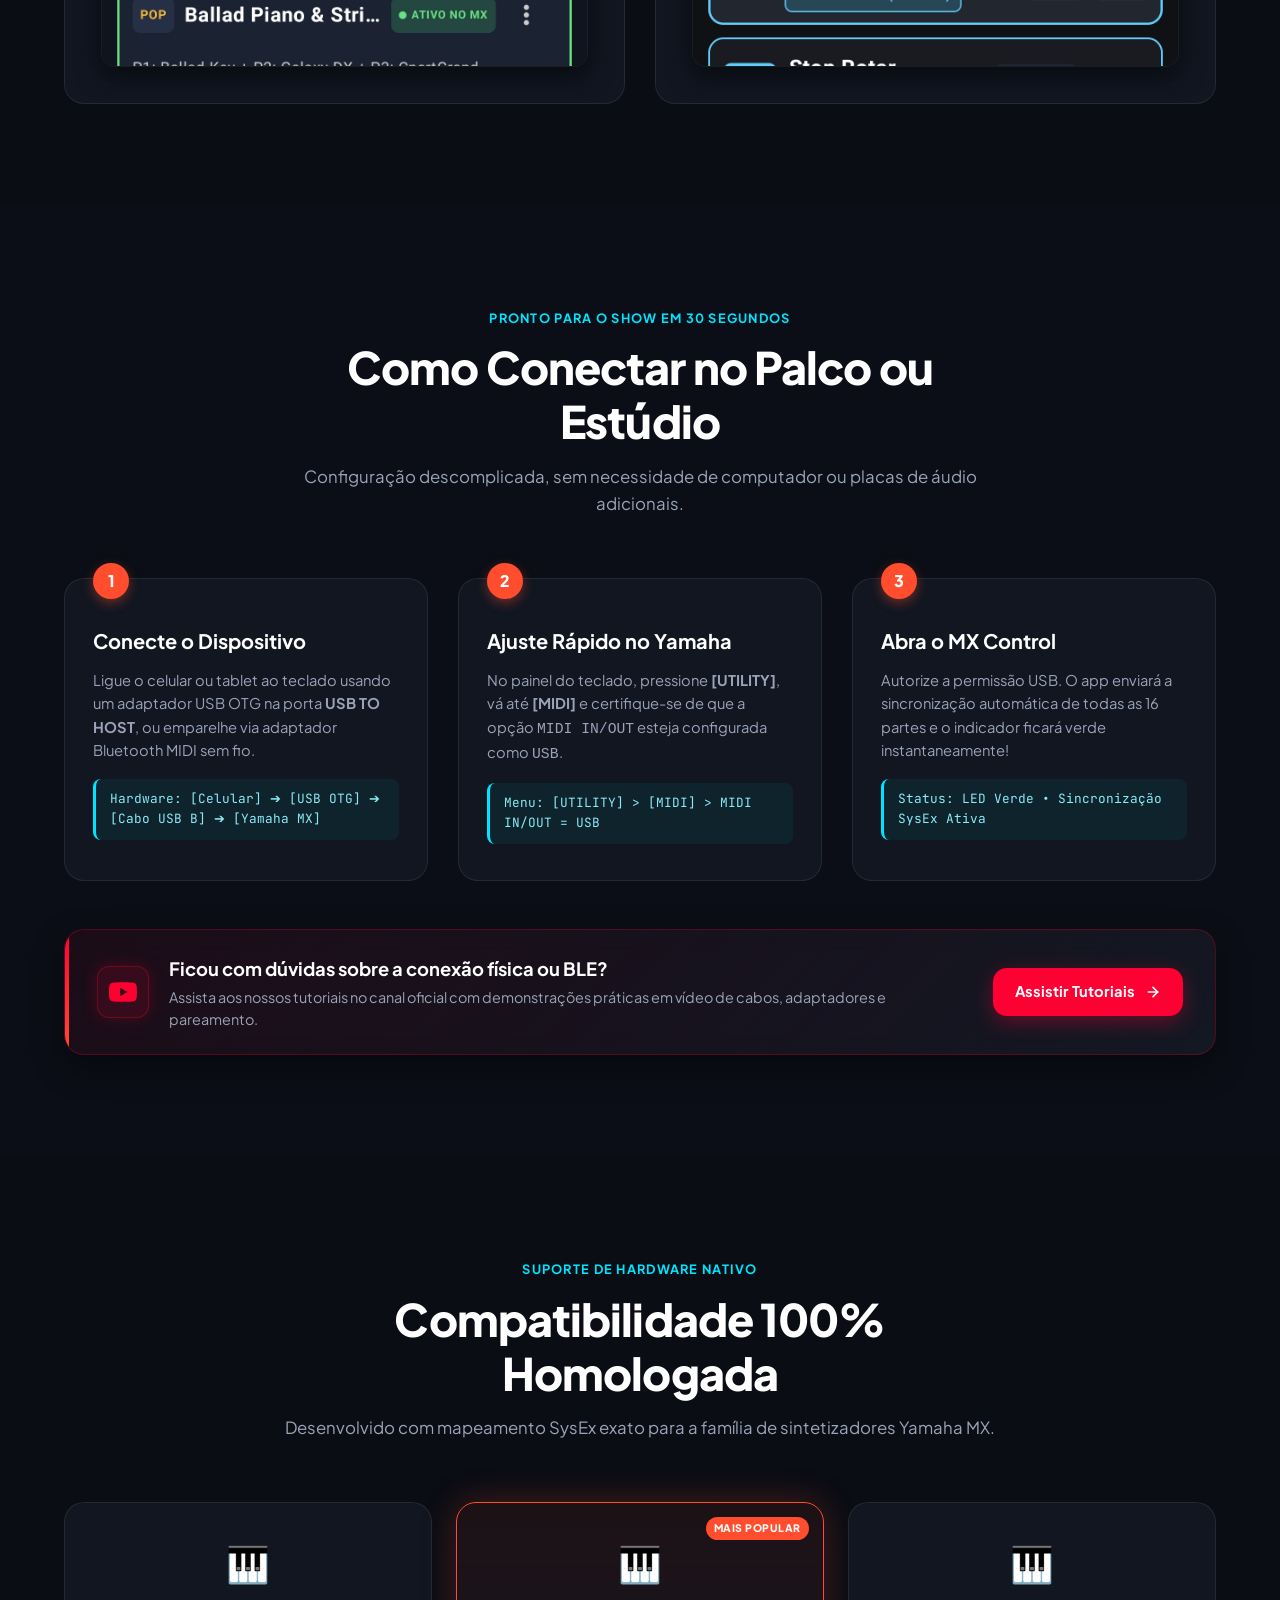
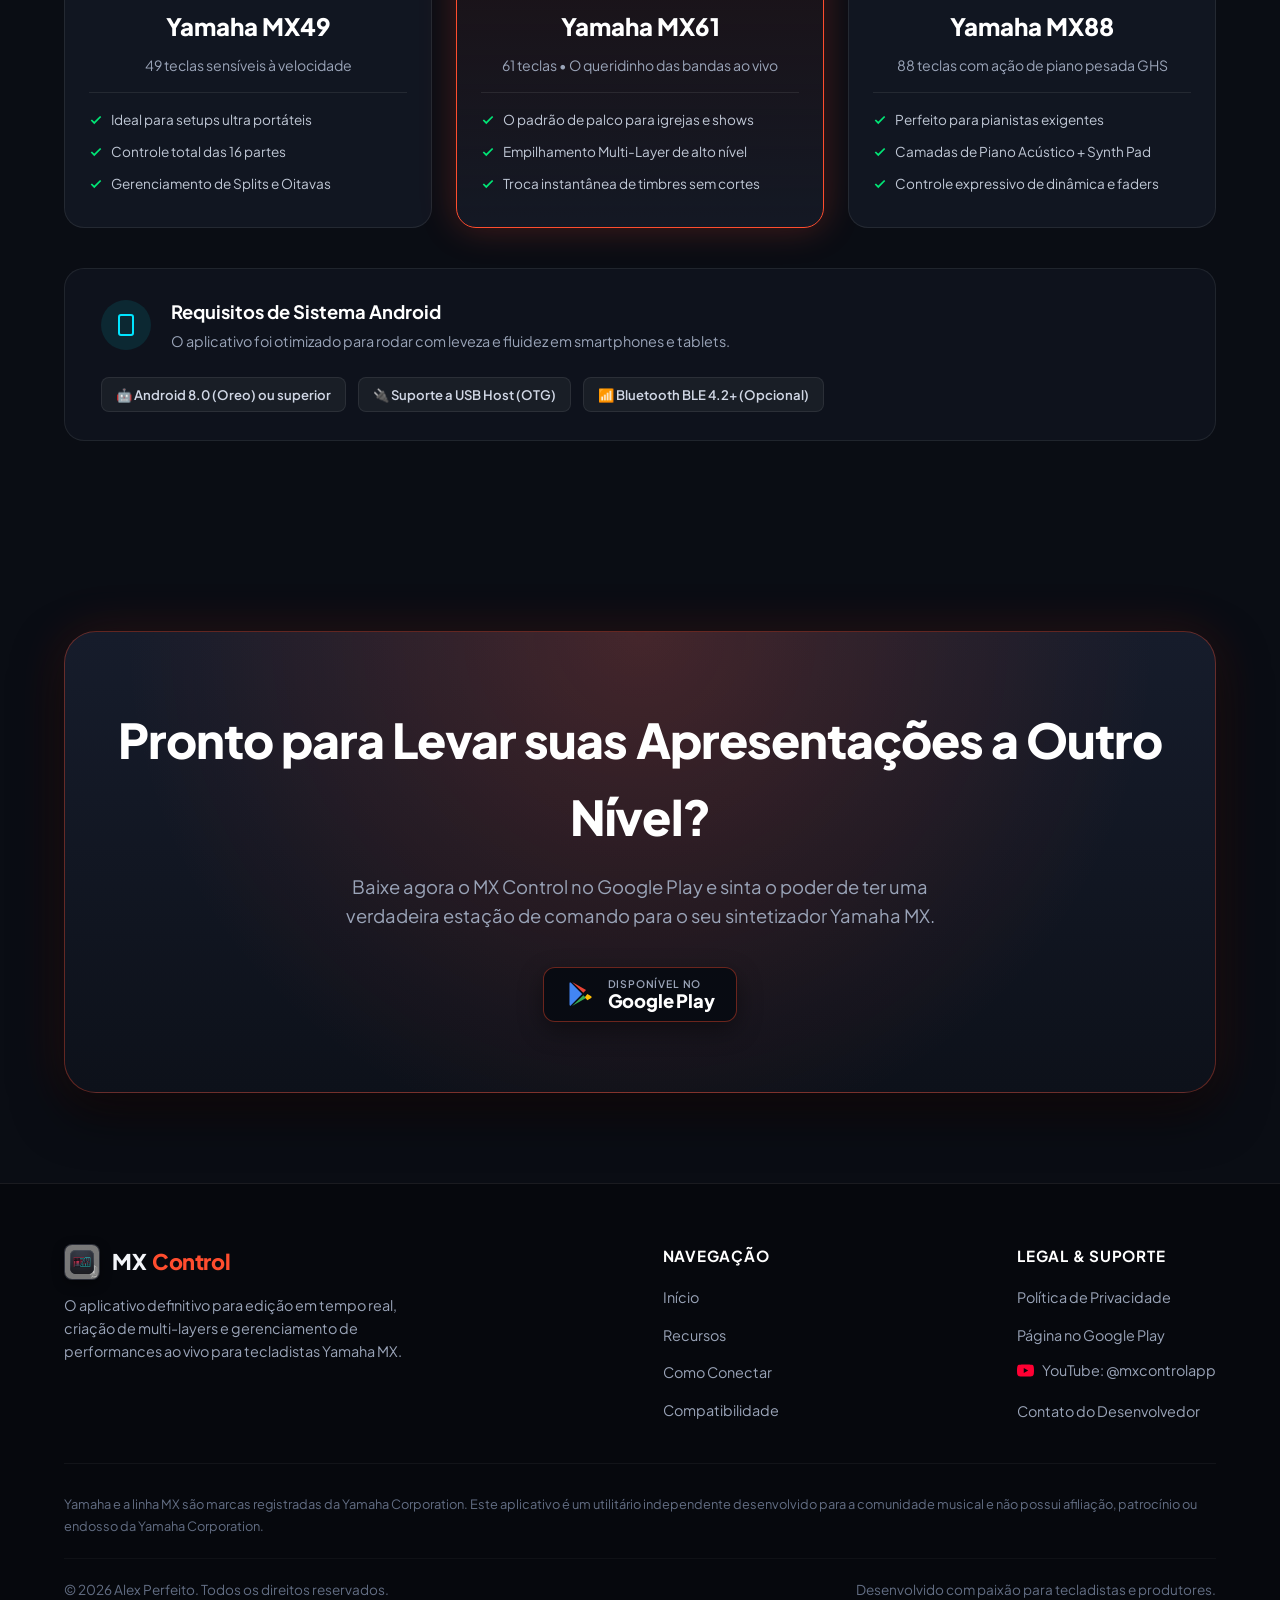
==== commit 9b5dac73: "Add files via upload" ====
--- a/index.html
+++ b/index.html
@@ -10,12 +10,14 @@
   <meta name="keywords" content="Yamaha MX, MX61, MX49, MX88, MIDI Controller, Multi-Layer, SysEx, Android MIDI, BLE MIDI, Alex Perfeito, Tecladista, Setlist">
   <meta name="author" content="Alex Perfeito">
   <meta name="theme-color" content="#0a0d14">
+  <link rel="canonical" href="https://alexperfeito.github.io/mxcontrol/">
   
   <!-- Open Graph / Facebook / WhatsApp -->
   <meta property="og:type" content="website">
+  <meta property="og:url" content="https://alexperfeito.github.io/mxcontrol/">
   <meta property="og:title" content="MX Control — Liberte o Potencial do seu Yamaha MX">
   <meta property="og:description" content="Multi-Layer sem limites, Bluetooth MIDI sem fio e troca rápida de repertório na ponta dos seus dedos.">
-  <meta property="og:image" content="assets/05_mixer_tablet_landscape.png">
+  <meta property="og:image" content="https://alexperfeito.github.io/mxcontrol/assets/05_mixer_tablet_landscape.png">
 
   <!-- Favicon -->
   <link rel="icon" type="image/png" href="assets/icon.png">
@@ -46,7 +48,10 @@
         <div class="logo-icon-wrap">
           <img src="assets/icon.png" alt="Logo MX Control" class="logo-img">
         </div>
-        <span class="brand-text">MX <span>Control</span><span class="badge-version">v1.0</span></span>
+        <span class="brand-text">
+          MX <span>Control</span>
+          <span class="badge-version">v1.0</span>
+        </span>
       </a>
 
       <!-- Menu Principal -->
@@ -66,6 +71,19 @@
                 <path d="M23.498 6.186a3.016 3.016 0 0 0-2.122-2.136C19.505 3.545 12 3.545 12 3.545s-7.505 0-9.377.505A3.017 3.017 0 0 0 .502 6.186C0 8.07 0 12 0 12s0 3.93.502 5.814a3.016 3.016 0 0 0 2.122 2.136c1.871.505 9.376.505 9.376.505s7.505 0 9.377-.505a3.015 3.015 0 0 0 2.122-2.136C24 15.93 24 12 24 12s0-3.93-.502-5.814zM9.545 15.568V8.432L15.818 12l-6.273 3.568z"/>
               </svg>
               <span>Canal YouTube</span>
+            </a>
+          </li>
+          <!-- CTA do Google Play visível dentro do menu expansível no mobile -->
+          <li class="mobile-cta-item">
+            <a href="https://play.google.com/store/apps/details?id=com.alexperfeito.mxcontrol" 
+               target="_blank" 
+               rel="noopener noreferrer" 
+               class="btn btn-primary"
+               id="menuMobileCtaBtn">
+              <svg width="18" height="18" viewBox="0 0 24 24" fill="currentColor">
+                <path d="M3.609 1.814L13.793 12 3.61 22.186c-.37-.215-.61-.614-.61-1.087V2.901c0-.473.24-.872.61-1.087zm11.244 11.246l2.368 2.368-12.04 6.945 9.672-9.313zm2.368-2.12l-2.368 2.368-9.672-9.313 12.04 6.945zm1.06 1.06l2.977 1.718c.957.552.957 1.455 0 2.008l-2.977 1.718-2.158-2.722 2.158-2.722z"/>
+              </svg>
+              <span>Baixar no Google Play</span>
             </a>
           </li>
         </ul>
--- a/style.css
+++ b/style.css
@@ -168,6 +168,7 @@
   font-weight: 800;
   font-size: 1.35rem;
   letter-spacing: -0.02em;
+  flex-shrink: 0;
 }
 
 .logo-icon-wrap {
@@ -182,6 +183,7 @@
   align-items: center;
   justify-content: center;
   background: #141722;
+  flex-shrink: 0;
 }
 
 .logo-img {
@@ -190,6 +192,13 @@
   object-fit: cover;
 }
 
+.brand-text {
+  display: inline-flex;
+  align-items: center;
+  gap: 6px;
+  line-height: 1;
+}
+
 .brand-text span {
   color: var(--accent-yamaha);
 }
@@ -198,14 +207,17 @@
   font-size: 0.65rem;
   font-weight: 700;
   text-transform: uppercase;
-  padding: 2px 7px;
+  padding: 3px 7px;
   border-radius: 20px;
   background: rgba(0, 229, 255, 0.12);
   color: var(--accent-cyan);
   border: 1px solid rgba(0, 229, 255, 0.3);
   letter-spacing: 0.05em;
+  line-height: 1;
+  display: inline-flex;
+  align-items: center;
+  justify-content: center;
   vertical-align: middle;
-  margin-left: 6px;
 }
 
 .nav-links {
@@ -287,6 +299,10 @@
   gap: 16px;
 }
 
+.mobile-cta-item {
+  display: none;
+}
+
 /* Mobile Toggle */
 .mobile-toggle {
   display: none;
@@ -295,6 +311,19 @@
   color: var(--text-main);
   cursor: pointer;
   padding: 8px;
+  border-radius: var(--radius-sm);
+  align-items: center;
+  justify-content: center;
+  line-height: 0;
+  transition: background-color 0.2s ease, transform 0.15s ease;
+}
+
+.mobile-toggle:hover {
+  background: rgba(255, 255, 255, 0.08);
+}
+
+.mobile-toggle:active {
+  transform: scale(0.95);
 }
 
 .mobile-toggle svg {
@@ -1421,11 +1450,33 @@
 
 @media (max-width: 768px) {
   :root {
-    --header-height: 70px;
+    --header-height: 66px;
+  }
+
+  .brand-logo {
+    font-size: 1.15rem;
+    gap: 8px;
+  }
+
+  .logo-icon-wrap {
+    width: 36px;
+    height: 36px;
+  }
+
+  .badge-version {
+    font-size: 0.6rem;
+    padding: 2px 6px;
+  }
+
+  /* Oculta o botão CTA da barra superior no mobile para evitar quebras de linha e esmagamento */
+  .header-cta .btn-primary,
+  .header-cta #headerCtaBtn,
+  .header-cta .btn-outline {
+    display: none !important;
   }
 
   .mobile-toggle {
-    display: block;
+    display: inline-flex;
   }
 
   .nav-links {
@@ -1437,8 +1488,8 @@
     backdrop-filter: blur(20px);
     -webkit-backdrop-filter: blur(20px);
     flex-direction: column;
-    padding: 30px 24px;
-    gap: 20px;
+    padding: 28px 24px;
+    gap: 18px;
     border-bottom: 1px solid var(--border-subtle);
     transform: translateY(-120%);
     transition: transform 0.3s cubic-bezier(0.16, 1, 0.3, 1);
@@ -1449,8 +1500,21 @@
     transform: translateY(0);
   }
 
-  .header-cta .btn-outline {
-    display: none;
+  /* Botão CTA integrado dentro do menu expansível no mobile */
+  .mobile-cta-item {
+    display: block;
+    width: 100%;
+    padding-top: 12px;
+    margin-top: 6px;
+    border-top: 1px solid rgba(255, 255, 255, 0.08);
+  }
+
+  .mobile-cta-item .btn {
+    width: 100%;
+    display: inline-flex !important;
+    padding: 13px 20px;
+    font-size: 0.95rem;
+    box-shadow: 0 8px 20px rgba(255, 77, 46, 0.35);
   }
 
   .metrics-grid {
